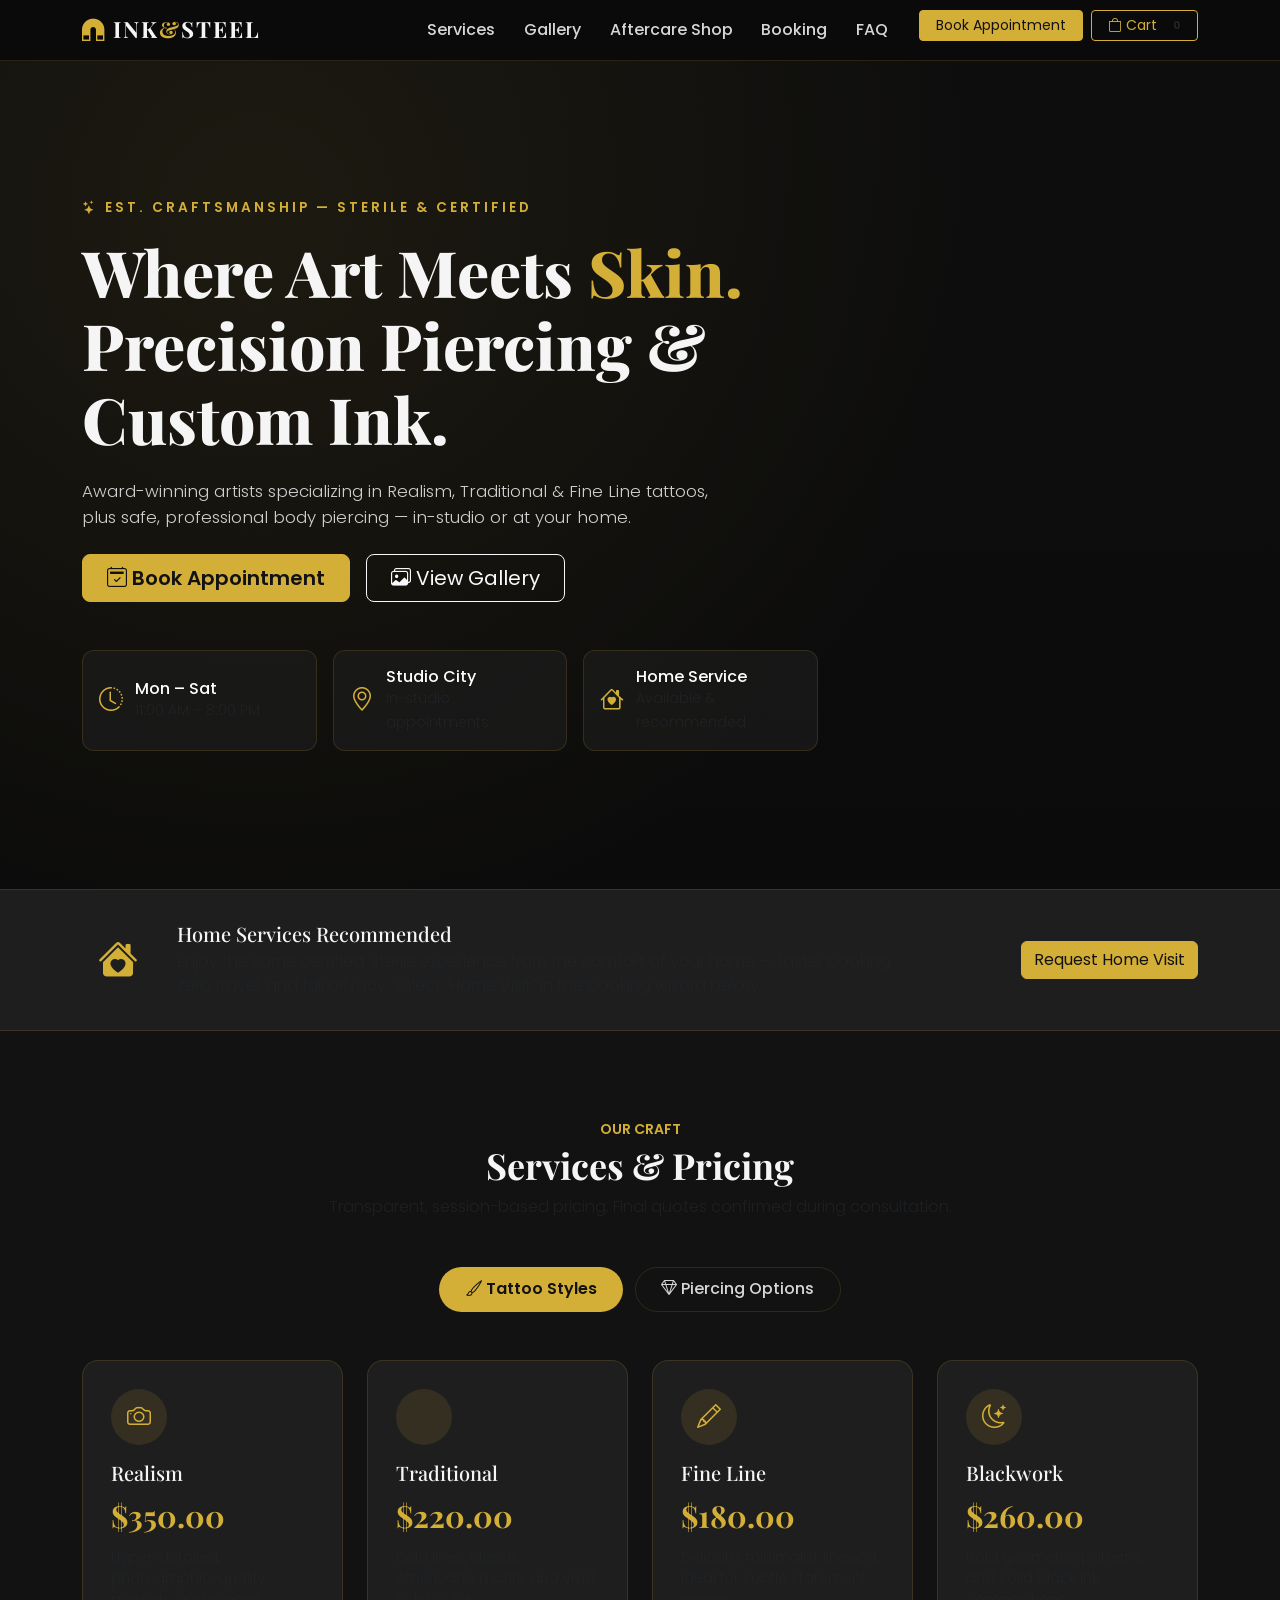
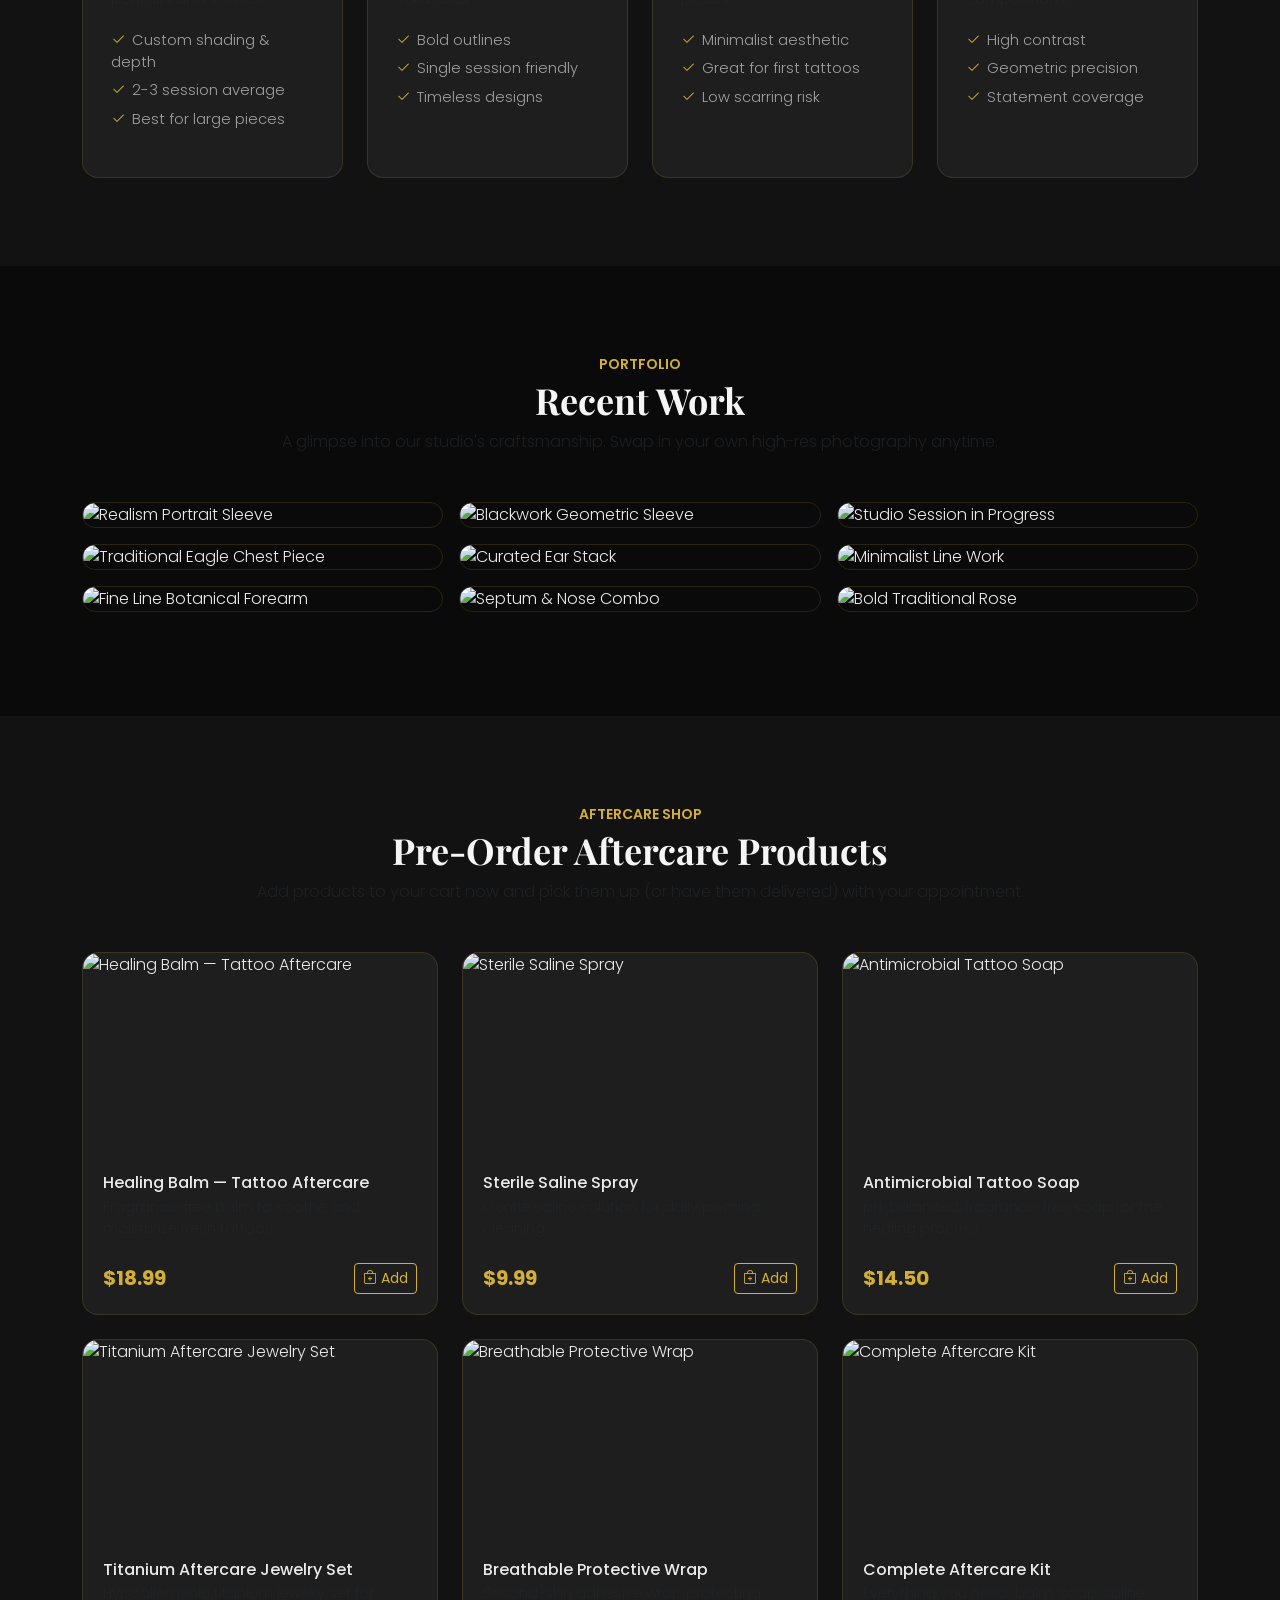
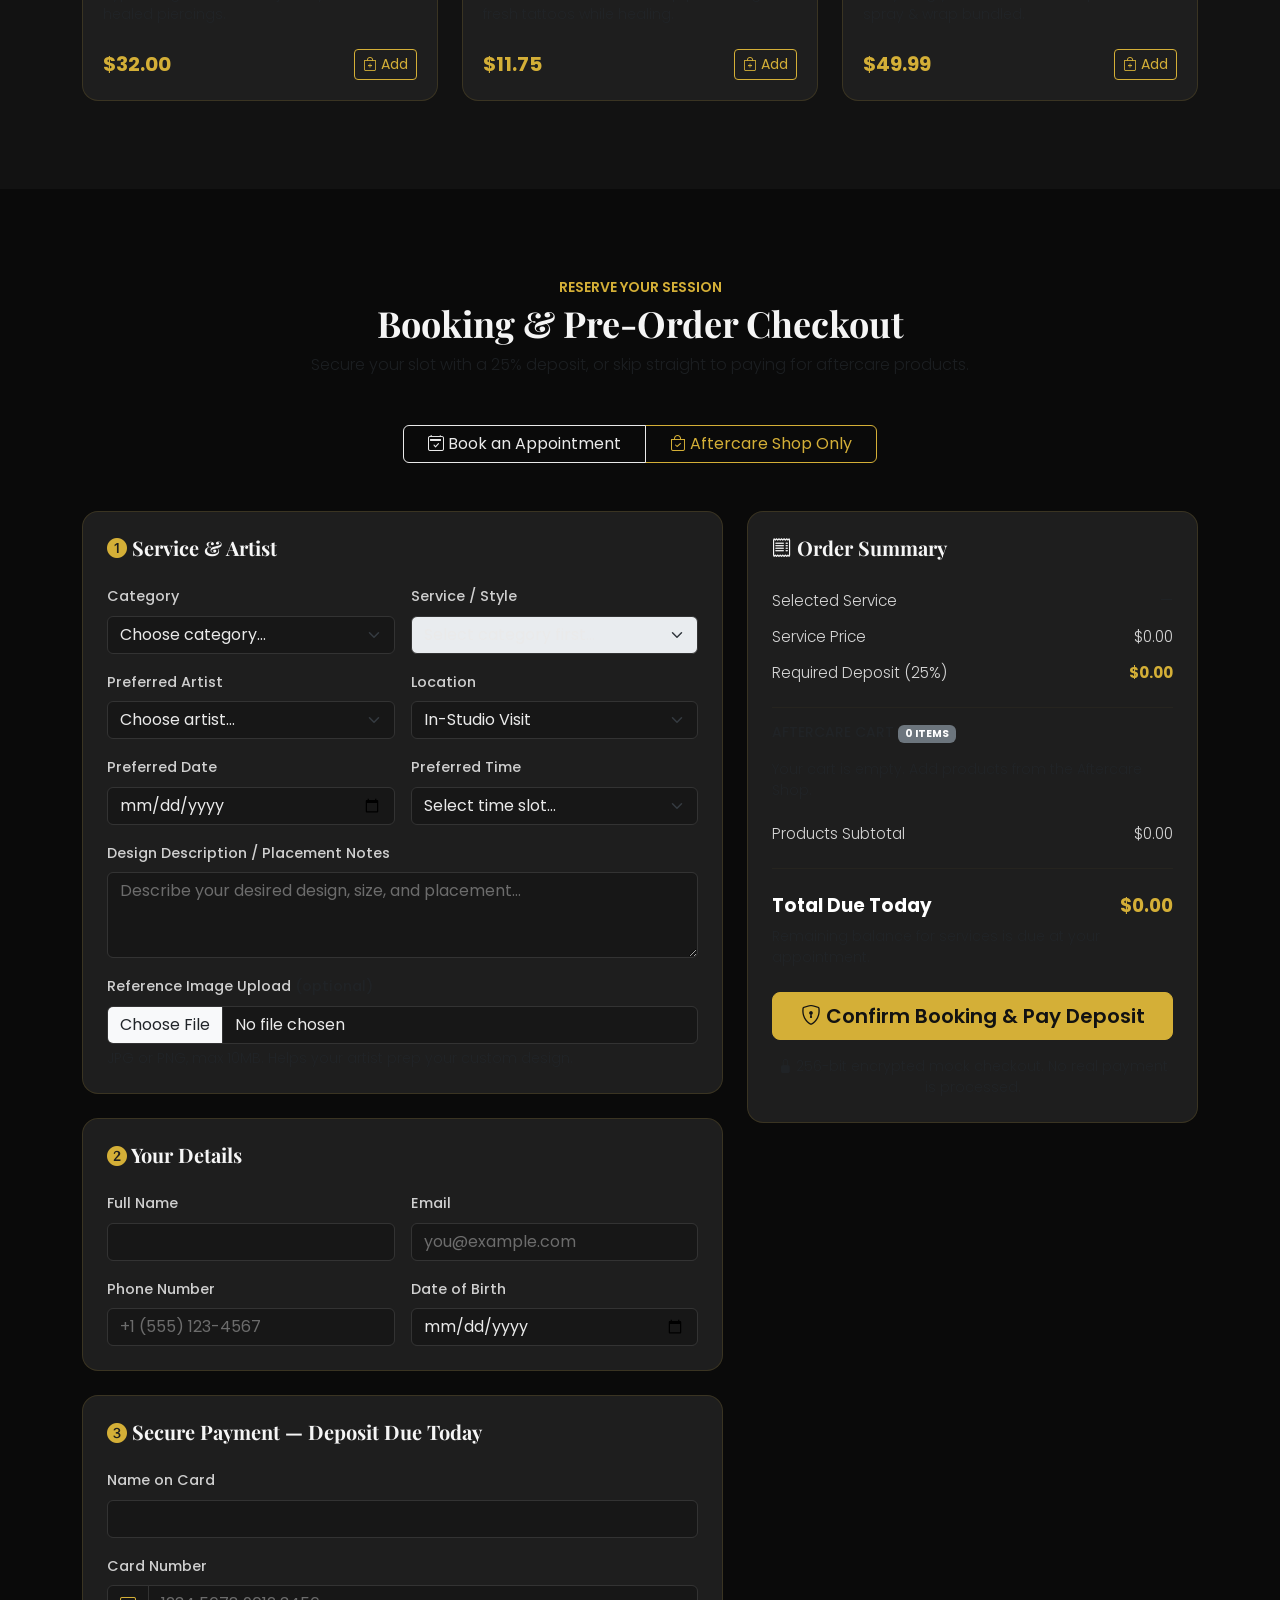
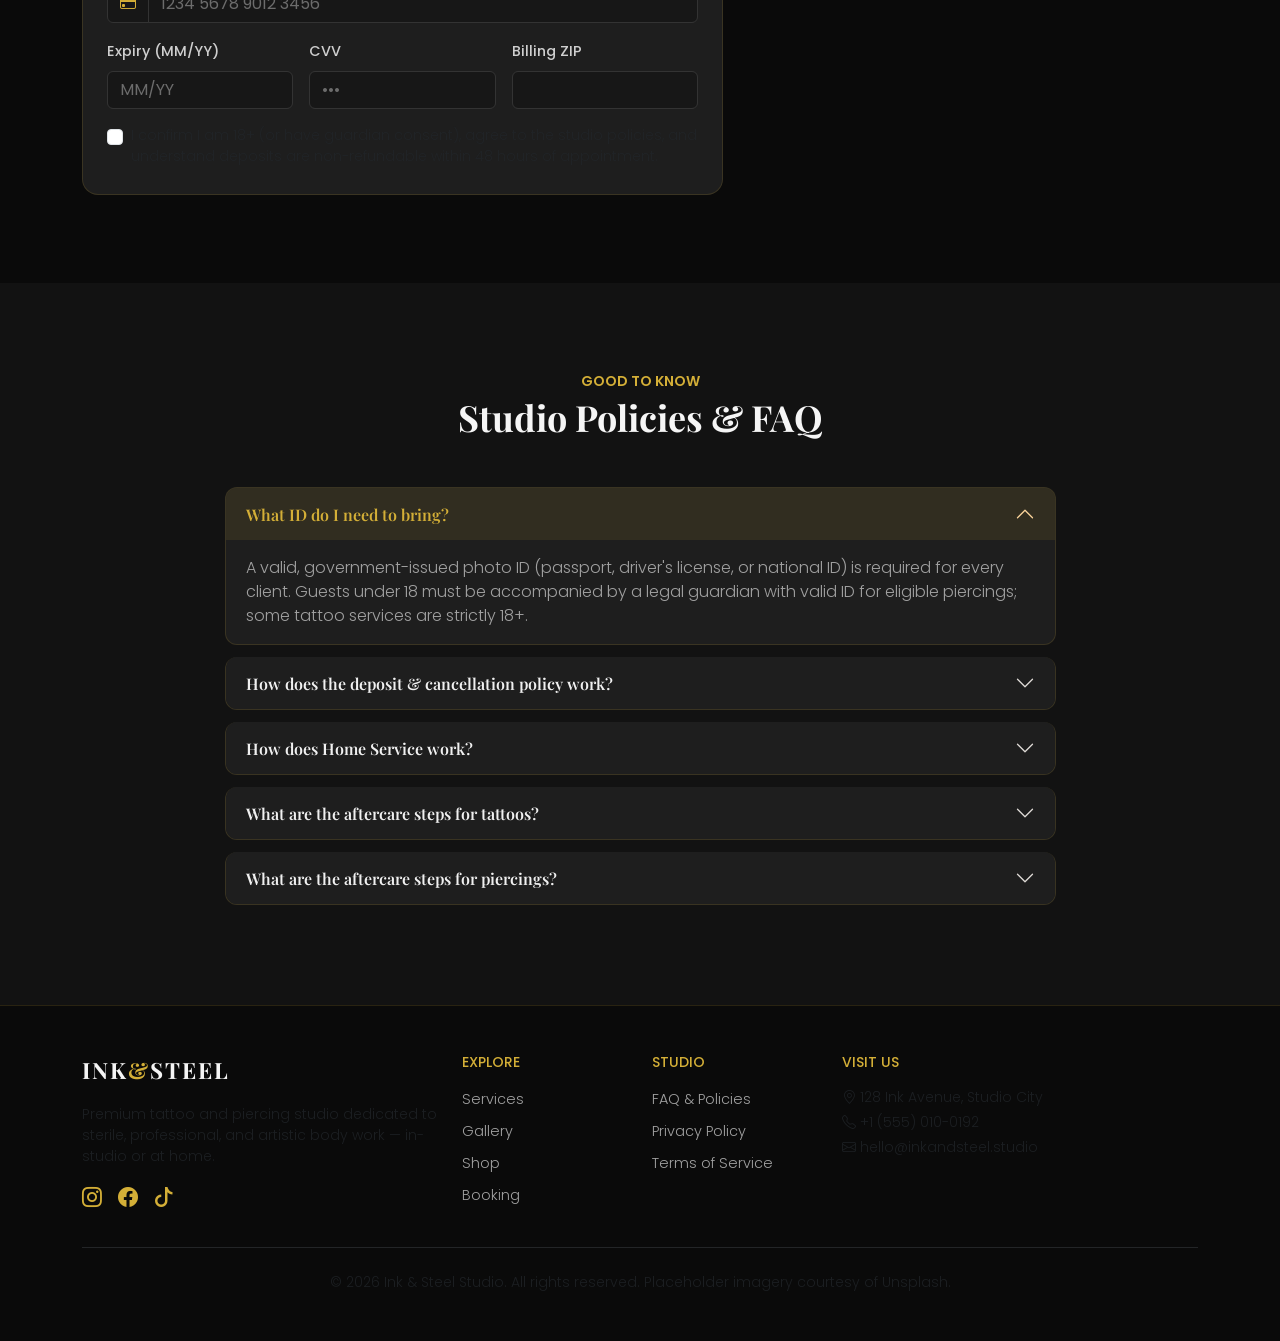
==== index.html @ cd3f0290 "update" ====
<!DOCTYPE html>
<html lang="en">
<head>
  <meta charset="UTF-8">
  <meta name="viewport" content="width=device-width, initial-scale=1.0">
  <title>Ink & Steel Studio | Premium Tattoo &amp; Piercing</title>
  <meta name="description" content="Ink & Steel — a premium tattoo and piercing studio. Book appointments, browse our gallery, and pre-order aftercare products.">

  <!-- Google Fonts -->
  <link rel="preconnect" href="https://fonts.googleapis.com">
  <link href="https://fonts.googleapis.com/css2?family=Playfair+Display:wght@600;700;800&family=Poppins:wght@300;400;500;600;700&display=swap" rel="stylesheet">

  <!-- Bootstrap 5 CSS -->
  <link href="https://cdn.jsdelivr.net/npm/bootstrap@5.3.3/dist/css/bootstrap.min.css" rel="stylesheet">
  <!-- Bootstrap Icons -->
  <link rel="stylesheet" href="https://cdn.jsdelivr.net/npm/bootstrap-icons@1.11.3/font/bootstrap-icons.css">

  <!-- Custom Theme Styles -->
  <link rel="stylesheet" href="style.css">
</head>
<body>

  <!-- ============ NAVIGATION ============ -->
  <nav class="navbar navbar-expand-lg navbar-dark sticky-top studio-navbar" id="mainNav">
    <div class="container">
      <a class="navbar-brand studio-brand" href="#hero">
        <i class="bi bi-magnet-fill brand-icon"></i> INK<span class="text-accent">&amp;</span>STEEL
      </a>
      <button class="navbar-toggler" type="button" data-bs-toggle="collapse" data-bs-target="#navMain" aria-controls="navMain" aria-expanded="false" aria-label="Toggle navigation">
        <span class="navbar-toggler-icon"></span>
      </button>
      <div class="collapse navbar-collapse" id="navMain">
        <ul class="navbar-nav ms-auto mb-2 mb-lg-0 text-center">
          <li class="nav-item"><a class="nav-link" href="#services">Services</a></li>
          <li class="nav-item"><a class="nav-link" href="#gallery">Gallery</a></li>
          <li class="nav-item"><a class="nav-link" href="#shop">Aftercare Shop</a></li>
          <li class="nav-item"><a class="nav-link" href="#booking">Booking</a></li>
          <li class="nav-item"><a class="nav-link" href="#faq">FAQ</a></li>
          <li class="nav-item ms-lg-3">
            <a class="btn btn-accent btn-sm px-3 js-book-appointment-cta" href="#booking">Book Appointment</a>
          </li>
          <li class="nav-item ms-lg-2">
            <button class="btn btn-outline-accent btn-sm px-3 position-relative" type="button" data-bs-toggle="offcanvas" data-bs-target="#cartOffcanvas" aria-controls="cartOffcanvas">
              <i class="bi bi-bag"></i> Cart
              <span class="badge rounded-pill bg-accent text-dark cart-badge" id="navCartCount">0</span>
            </button>
          </li>
        </ul>
      </div>
    </div>
  </nav>

  <!-- ============ HERO SECTION ============ -->
  <header class="hero-section d-flex align-items-center" id="hero">
    <div class="hero-overlay"></div>
    <div class="container position-relative py-5">
      <div class="row align-items-center">
        <div class="col-lg-8">
          <p class="hero-eyebrow text-accent text-uppercase mb-3"><i class="bi bi-stars"></i> Est. Craftsmanship &mdash; Sterile &amp; Certified</p>
          <h1 class="hero-title mb-4">Where Art Meets <span class="text-accent">Skin.</span><br>Precision Piercing &amp; Custom Ink.</h1>
          <p class="hero-subtitle mb-4">Award-winning artists specializing in Realism, Traditional &amp; Fine Line tattoos, plus safe, professional body piercing — in-studio or at your home.</p>
          <div class="d-flex flex-wrap gap-3 mb-5">
            <a href="#booking" class="btn btn-accent btn-lg px-4 fw-semibold js-book-appointment-cta">
              <i class="bi bi-calendar2-check"></i> Book Appointment
            </a>
            <a href="#gallery" class="btn btn-outline-light btn-lg px-4">
              <i class="bi bi-images"></i> View Gallery
            </a>
          </div>

          <div class="row g-3 hero-hours">
            <div class="col-sm-4">
              <div class="hero-info-card">
                <i class="bi bi-clock-history text-accent fs-4"></i>
                <div>
                  <h6 class="mb-0">Mon &ndash; Sat</h6>
                  <small class="text-muted">11:00 AM &ndash; 8:00 PM</small>
                </div>
              </div>
            </div>
            <div class="col-sm-4">
              <div class="hero-info-card">
                <i class="bi bi-geo-alt text-accent fs-4"></i>
                <div>
                  <h6 class="mb-0">Studio City</h6>
                  <small class="text-muted">In-studio appointments</small>
                </div>
              </div>
            </div>
            <div class="col-sm-4">
              <div class="hero-info-card">
                <i class="bi bi-house-heart text-accent fs-4"></i>
                <div>
                  <h6 class="mb-0">Home Service</h6>
                  <small class="text-muted">Available &amp; recommended</small>
                </div>
              </div>
            </div>
          </div>
        </div>
      </div>
    </div>
  </header>

  <!-- ============ HOME SERVICE BANNER ============ -->
  <section class="home-service-banner">
    <div class="container">
      <div class="row align-items-center g-4">
        <div class="col-lg-1 text-center">
          <i class="bi bi-house-heart-fill fs-1 text-accent"></i>
        </div>
        <div class="col-lg-8">
          <h5 class="mb-1">Home Services Recommended</h5>
          <p class="mb-0 text-muted">Enjoy the same certified, sterile experience from the comfort of your home — faster booking, zero travel, and full privacy. Select "Home Visit" in the booking wizard below.</p>
        </div>
        <div class="col-lg-3 text-lg-end">
          <a href="#booking" class="btn btn-accent js-book-appointment-cta">Request Home Visit</a>
        </div>
      </div>
    </div>
  </section>

  <!-- ============ SERVICES & PRICING ============ -->
  <section id="services" class="section-padding">
    <div class="container">
      <div class="section-heading text-center mb-5">
        <p class="text-accent text-uppercase small fw-semibold mb-1">Our Craft</p>
        <h2 class="fw-bold">Services &amp; Pricing</h2>
        <p class="text-muted">Transparent, session-based pricing. Final quotes confirmed during consultation.</p>
      </div>

      <!-- Bootstrap Pills for Tattoo vs Piercing -->
      <ul class="nav nav-pills justify-content-center mb-5 studio-pills" id="servicesTab" role="tablist">
        <li class="nav-item" role="presentation">
          <button class="nav-link active" id="tattoo-tab" data-bs-toggle="pill" data-bs-target="#tattoo-pane" type="button" role="tab" aria-selected="true">
            <i class="bi bi-brush"></i> Tattoo Styles
          </button>
        </li>
        <li class="nav-item" role="presentation">
          <button class="nav-link" id="piercing-tab" data-bs-toggle="pill" data-bs-target="#piercing-pane" type="button" role="tab" aria-selected="false">
            <i class="bi bi-gem"></i> Piercing Options
          </button>
        </li>
      </ul>

      <div class="tab-content" id="servicesTabContent">
        <!-- Tattoo Styles: populated by JS from APP_DATA.tattooStyles -->
        <div class="tab-pane fade show active" id="tattoo-pane" role="tabpanel">
          <div class="row g-4" id="tattooPricingGrid"></div>
        </div>
        <!-- Piercing Options: populated by JS from APP_DATA.piercingOptions -->
        <div class="tab-pane fade" id="piercing-pane" role="tabpanel">
          <div class="row g-4" id="piercingPricingGrid"></div>
        </div>
      </div>
    </div>
  </section>

  <!-- ============ GALLERY / PORTFOLIO ============ -->
  <section id="gallery" class="section-padding bg-darker">
    <div class="container">
      <div class="section-heading text-center mb-5">
        <p class="text-accent text-uppercase small fw-semibold mb-1">Portfolio</p>
        <h2 class="fw-bold">Recent Work</h2>
        <p class="text-muted">A glimpse into our studio's craftsmanship. Swap in your own high-res photography anytime.</p>
      </div>
      <!--
        HOW TO ADD MORE PHOTOS (HTML/CSS only, no JS needed):
        1. Copy one ".masonry-item" block below (from <div class="masonry-item"> to its closing </div>).
        2. Paste it anywhere inside the ".masonry-grid" container.
        3. Change the "src" to your image URL (or a local file path like "images/my-photo.jpg").
        4. Change the "alt" text, the <h6> title, and the <small> tag/category text.
        To remove a photo, just delete its whole ".masonry-item" block.
      -->
      <div class="masonry-grid" id="galleryGrid">
        <div class="masonry-item">
          <img src="https://images.unsplash.com/photo-1604881991720-f91add269bed?auto=format&fit=crop&w=700&q=80" alt="Realism Portrait Sleeve" loading="lazy">
          <div class="masonry-caption">
            <h6>Realism Portrait Sleeve</h6>
            <small>Tattoo &middot; Realism</small>
          </div>
        </div>
        <div class="masonry-item">
          <img src="https://images.unsplash.com/photo-1512069772995-ec65ed45afd6?auto=format&fit=crop&w=700&q=80" alt="Traditional Eagle Chest Piece" loading="lazy">
          <div class="masonry-caption">
            <h6>Traditional Eagle Chest Piece</h6>
            <small>Tattoo &middot; Traditional</small>
          </div>
        </div>
        <div class="masonry-item">
          <img src="https://images.unsplash.com/photo-1598371839696-5c5bb00bdc28?auto=format&fit=crop&w=700&q=80" alt="Fine Line Botanical Forearm" loading="lazy">
          <div class="masonry-caption">
            <h6>Fine Line Botanical Forearm</h6>
            <small>Tattoo &middot; Fine Line</small>
          </div>
        </div>
        <div class="masonry-item">
          <img src="https://images.unsplash.com/photo-1611501275019-9b5cda994e8d?auto=format&fit=crop&w=700&q=80" alt="Blackwork Geometric Sleeve" loading="lazy">
          <div class="masonry-caption">
            <h6>Blackwork Geometric Sleeve</h6>
            <small>Tattoo &middot; Blackwork</small>
          </div>
        </div>
        <div class="masonry-item">
          <img src="https://images.unsplash.com/photo-1601049676869-702ea24cfd58?auto=format&fit=crop&w=700&q=80" alt="Curated Ear Stack" loading="lazy">
          <div class="masonry-caption">
            <h6>Curated Ear Stack</h6>
            <small>Piercing &middot; Cartilage</small>
          </div>
        </div>
        <div class="masonry-item">
          <img src="https://images.unsplash.com/photo-1621607512214-68297480165e?auto=format&fit=crop&w=700&q=80" alt="Septum & Nose Combo" loading="lazy">
          <div class="masonry-caption">
            <h6>Septum &amp; Nose Combo</h6>
            <small>Piercing &middot; Septum</small>
          </div>
        </div>
        <div class="masonry-item">
          <img src="https://images.unsplash.com/photo-1618886614638-80e3c103d31a?auto=format&fit=crop&w=700&q=80" alt="Studio Session in Progress" loading="lazy">
          <div class="masonry-caption">
            <h6>Studio Session in Progress</h6>
            <small>Behind the Scenes</small>
          </div>
        </div>
        <div class="masonry-item">
          <img src="https://images.unsplash.com/photo-1519415943484-9fa1873496d4?auto=format&fit=crop&w=700&q=80" alt="Minimalist Line Work" loading="lazy">
          <div class="masonry-caption">
            <h6>Minimalist Line Work</h6>
            <small>Tattoo &middot; Fine Line</small>
          </div>
        </div>
        <div class="masonry-item">
          <img src="https://images.unsplash.com/photo-1552693673-1bf958298935?auto=format&fit=crop&w=700&q=80" alt="Bold Traditional Rose" loading="lazy">
          <div class="masonry-caption">
            <h6>Bold Traditional Rose</h6>
            <small>Tattoo &middot; Traditional</small>
          </div>
        </div>
      </div>
    </div>
  </section>

  <!-- ============ AFTERCARE PRODUCT SHOP ============ -->
  <section id="shop" class="section-padding">
    <div class="container">
      <div class="section-heading text-center mb-5">
        <p class="text-accent text-uppercase small fw-semibold mb-1">Aftercare Shop</p>
        <h2 class="fw-bold">Pre-Order Aftercare Products</h2>
        <p class="text-muted">Add products to your cart now and pick them up (or have them delivered) with your appointment.</p>
      </div>
      <!-- Shop cards, populated by JS from APP_DATA.products -->
      <div class="row g-4" id="shopGrid"></div>
    </div>
  </section>

  <!-- ============ BOOKING & CHECKOUT ============ -->
  <section id="booking" class="section-padding bg-darker">
    <div class="container">
      <div class="section-heading text-center mb-5">
        <p class="text-accent text-uppercase small fw-semibold mb-1">Reserve Your Session</p>
        <h2 class="fw-bold">Booking &amp; Pre-Order Checkout</h2>
        <p class="text-muted">Secure your slot with a 25% deposit, or skip straight to paying for aftercare products.</p>
      </div>

      <!-- Checkout mode toggle: lets shop-only customers skip the booking fields entirely -->
      <div class="d-flex justify-content-center mb-5">
        <div class="btn-group checkout-mode-toggle" role="group" aria-label="Checkout type">
          <input type="radio" class="btn-check" name="checkoutMode" id="modeBooking" checked>
          <label class="btn btn-outline-accent px-4" for="modeBooking"><i class="bi bi-calendar2-check"></i> Book an Appointment</label>

          <input type="radio" class="btn-check" name="checkoutMode" id="modeShopOnly">
          <label class="btn btn-outline-accent px-4" for="modeShopOnly"><i class="bi bi-bag-check"></i> Aftercare Shop Only</label>
        </div>
      </div>

      <form id="bookingForm" class="needs-validation" novalidate>
        <div class="row g-4">

          <!-- LEFT: Booking Details -->
          <div class="col-lg-7">
            <div class="studio-card p-4 mb-4" id="serviceArtistCard">
              <h5 class="card-title-accent mb-4"><i class="bi bi-1-circle-fill text-accent"></i> Service &amp; Artist</h5>

              <div class="row g-3">
                <div class="col-md-6">
                  <label for="serviceCategory" class="form-label">Category</label>
                  <select class="form-select studio-input" id="serviceCategory" required>
                    <option value="" selected disabled>Choose category…</option>
                    <option value="tattoo">Tattoo</option>
                    <option value="piercing">Piercing</option>
                  </select>
                  <div class="invalid-feedback">Please select a category.</div>
                </div>

                <div class="col-md-6">
                  <label for="serviceSelect" class="form-label">Service / Style</label>
                  <select class="form-select studio-input" id="serviceSelect" required disabled>
                    <option value="" selected disabled>Select category first…</option>
                  </select>
                  <div class="invalid-feedback">Please select a service.</div>
                </div>

                <div class="col-md-6">
                  <label for="artistSelect" class="form-label">Preferred Artist</label>
                  <select class="form-select studio-input" id="artistSelect" required>
                    <option value="" selected disabled>Choose artist…</option>
                  </select>
                  <div class="invalid-feedback">Please select an artist.</div>
                </div>

                <div class="col-md-6">
                  <label for="locationType" class="form-label">Location</label>
                  <select class="form-select studio-input" id="locationType" required>
                    <option value="studio" selected>In-Studio Visit</option>
                    <option value="home">Home Visit (Recommended)</option>
                  </select>
                </div>

                <div class="col-md-6">
                  <label for="appointmentDate" class="form-label">Preferred Date</label>
                  <input type="date" class="form-control studio-input" id="appointmentDate" required>
                  <div class="invalid-feedback">Please choose a date.</div>
                </div>

                <div class="col-md-6">
                  <label for="appointmentTime" class="form-label">Preferred Time</label>
                  <select class="form-select studio-input" id="appointmentTime" required>
                    <option value="" selected disabled>Select time slot…</option>
                  </select>
                  <div class="invalid-feedback">Please choose a time slot.</div>
                </div>

                <div class="col-12">
                  <label for="designNotes" class="form-label">Design Description / Placement Notes</label>
                  <textarea class="form-control studio-input" id="designNotes" rows="3" placeholder="Describe your desired design, size, and placement…" required></textarea>
                  <div class="invalid-feedback">Please add a short description.</div>
                </div>

                <div class="col-12">
                  <label for="referenceUpload" class="form-label">Reference Image Upload <span class="text-muted">(optional)</span></label>
                  <input class="form-control studio-input" type="file" id="referenceUpload" accept="image/*">
                  <div class="form-text text-muted">JPG or PNG, max 10MB. Helps your artist prep your custom design.</div>
                </div>
              </div>
            </div>

            <div class="studio-card p-4 mb-4">
              <h5 class="card-title-accent mb-4"><i class="bi bi-2-circle-fill text-accent"></i> Your Details</h5>
              <div class="row g-3">
                <div class="col-md-6">
                  <label for="clientName" class="form-label">Full Name</label>
                  <input type="text" class="form-control studio-input" id="clientName" required>
                  <div class="invalid-feedback">Please enter your full name.</div>
                </div>
                <div class="col-md-6">
                  <label for="clientEmail" class="form-label">Email</label>
                  <input type="email" class="form-control studio-input" id="clientEmail" placeholder="you@example.com" required>
                  <div class="invalid-feedback">Please enter a valid email address.</div>
                </div>
                <div class="col-md-6">
                  <label for="clientPhone" class="form-label">Phone Number</label>
                  <input type="tel" class="form-control studio-input" id="clientPhone" pattern="^[0-9+\-\s()]{7,20}$" placeholder="+1 (555) 123-4567" required>
                  <div class="invalid-feedback">Please enter a valid phone number.</div>
                </div>
                <div class="col-md-6" id="dobFieldCol">
                  <label for="clientAge" class="form-label">Date of Birth</label>
                  <input type="date" class="form-control studio-input" id="clientAge" required>
                  <div class="invalid-feedback">You must be 18+, ID verification required at appointment.</div>
                </div>
              </div>
            </div>

            <div class="studio-card p-4" id="payment">
              <h5 class="card-title-accent mb-4"><i class="bi bi-3-circle-fill text-accent"></i> <span id="paymentCardTitle">Secure Payment &mdash; Deposit Due Today</span></h5>

              <div class="row g-3">
                <div class="col-12">
                  <label for="cardName" class="form-label">Name on Card</label>
                  <input type="text" class="form-control studio-input" id="cardName" required>
                  <div class="invalid-feedback">Please enter the cardholder name.</div>
                </div>

                <div class="col-12">
                  <label for="cardNumber" class="form-label">Card Number</label>
                  <div class="input-group">
                    <span class="input-group-text studio-input-icon"><i class="bi bi-credit-card"></i></span>
                    <input type="text" class="form-control studio-input" id="cardNumber" maxlength="19" placeholder="1234 5678 9012 3456" pattern="^[0-9\s]{13,19}$" required>
                  </div>
                  <div class="invalid-feedback">Please enter a valid 16-digit card number.</div>
                </div>

                <div class="col-6 col-md-4">
                  <label for="cardExpiry" class="form-label">Expiry (MM/YY)</label>
                  <input type="text" class="form-control studio-input" id="cardExpiry" maxlength="5" placeholder="MM/YY" pattern="^(0[1-9]|1[0-2])\/[0-9]{2}$" required>
                  <div class="invalid-feedback">MM/YY format.</div>
                </div>

                <div class="col-6 col-md-4">
                  <label for="cardCvv" class="form-label">CVV</label>
                  <input type="password" class="form-control studio-input" id="cardCvv" maxlength="4" placeholder="•••" pattern="^[0-9]{3,4}$" required>
                  <div class="invalid-feedback">3-4 digits.</div>
                </div>

                <div class="col-12 col-md-4">
                  <label for="billingZip" class="form-label">Billing ZIP</label>
                  <input type="text" class="form-control studio-input" id="billingZip" required>
                  <div class="invalid-feedback">Required.</div>
                </div>

                <div class="col-12">
                  <div class="form-check">
                    <input class="form-check-input" type="checkbox" id="policyAgree" required>
                    <label class="form-check-label small text-muted" for="policyAgree">
                      I confirm I am 18+ (or have guardian consent), agree to the studio policies, and understand deposits are non-refundable within 48 hours of appointment.
                    </label>
                    <div class="invalid-feedback">You must agree to continue.</div>
                  </div>
                </div>
              </div>
            </div>
          </div>

          <!-- RIGHT: Order Summary / Cart Sidebar -->
          <div class="col-lg-5">
            <div class="studio-card p-4 checkout-sidebar sticky-lg-top">
              <h5 class="card-title-accent mb-4"><i class="bi bi-receipt"></i> Order Summary</h5>

              <div class="summary-row" id="serviceSummaryRow">
                <span>Selected Service</span>
                <span id="summaryServiceName" class="text-end text-muted">&mdash;</span>
              </div>
              <div class="summary-row" id="servicePriceRow">
                <span>Service Price</span>
                <span id="summaryServicePrice">$0.00</span>
              </div>
              <div class="summary-row" id="depositRow">
                <span>Required Deposit (25%)</span>
                <span id="summaryDeposit" class="text-accent fw-bold">$0.00</span>
              </div>

              <hr class="summary-divider">

              <h6 class="text-uppercase small text-muted mb-3">Aftercare Cart <span class="badge bg-secondary" id="cartItemCount">0 items</span></h6>
              <div id="cartItemsList" class="cart-items-list mb-3">
                <p class="text-muted small mb-0" id="emptyCartMsg">Your cart is empty. Add products from the Aftercare Shop.</p>
              </div>
              <div class="summary-row">
                <span>Products Subtotal</span>
                <span id="summaryProductsSubtotal">$0.00</span>
              </div>

              <hr class="summary-divider">

              <div class="summary-row total-row">
                <span>Total Due Today</span>
                <span id="summaryTotalDueToday" class="text-accent">$0.00</span>
              </div>
              <p class="small text-muted mb-4" id="remainingBalanceNote">Remaining balance for services is due at your appointment.</p>

              <div class="alert alert-warning small py-2 d-none" id="shopOnlyEmptyCartWarning" role="alert">
                <i class="bi bi-exclamation-triangle"></i> Add at least one product to your cart before checking out.
              </div>

              <button type="submit" class="btn btn-accent btn-lg w-100 fw-semibold" id="submitBtn">
                <i class="bi bi-shield-lock"></i> <span id="submitBtnText">Confirm Booking &amp; Pay Deposit</span>
              </button>
              <p class="text-center small text-muted mt-3 mb-0"><i class="bi bi-lock-fill"></i> 256-bit encrypted mock checkout. No real payment is processed.</p>
            </div>
          </div>

        </div>
      </form>
    </div>
  </section>

  <!-- ============ FAQ ACCORDION ============ -->
  <section id="faq" class="section-padding">
    <div class="container">
      <div class="section-heading text-center mb-5">
        <p class="text-accent text-uppercase small fw-semibold mb-1">Good to Know</p>
        <h2 class="fw-bold">Studio Policies &amp; FAQ</h2>
      </div>
      <div class="row justify-content-center">
        <div class="col-lg-9">
          <div class="accordion" id="faqAccordion">

            <div class="accordion-item">
              <h2 class="accordion-header">
                <button class="accordion-button" type="button" data-bs-toggle="collapse" data-bs-target="#faq1">
                  What ID do I need to bring?
                </button>
              </h2>
              <div id="faq1" class="accordion-collapse collapse show" data-bs-parent="#faqAccordion">
                <div class="accordion-body">
                  A valid, government-issued photo ID (passport, driver's license, or national ID) is required for every client. Guests under 18 must be accompanied by a legal guardian with valid ID for eligible piercings; some tattoo services are strictly 18+.
                </div>
              </div>
            </div>

            <div class="accordion-item">
              <h2 class="accordion-header">
                <button class="accordion-button collapsed" type="button" data-bs-toggle="collapse" data-bs-target="#faq2">
                  How does the deposit &amp; cancellation policy work?
                </button>
              </h2>
              <div id="faq2" class="accordion-collapse collapse" data-bs-parent="#faqAccordion">
                <div class="accordion-body">
                  A 25% non-refundable deposit is required to confirm every booking and is deducted from your final session cost. Rescheduling requires at least 48 hours' notice; cancellations within 48 hours forfeit the deposit.
                </div>
              </div>
            </div>

            <div class="accordion-item">
              <h2 class="accordion-header">
                <button class="accordion-button collapsed" type="button" data-bs-toggle="collapse" data-bs-target="#faq3">
                  How does Home Service work?
                </button>
              </h2>
              <div id="faq3" class="accordion-collapse collapse" data-bs-parent="#faqAccordion">
                <div class="accordion-body">
                  Our artists bring fully sterilized, single-use equipment and portable setups to your home. It's faster to book, more comfortable, and ideal for private sessions. Select "Home Visit" in the booking form — a small travel fee may apply depending on distance.
                </div>
              </div>
            </div>

            <div class="accordion-item">
              <h2 class="accordion-header">
                <button class="accordion-button collapsed" type="button" data-bs-toggle="collapse" data-bs-target="#faq4">
                  What are the aftercare steps for tattoos?
                </button>
              </h2>
              <div id="faq4" class="accordion-collapse collapse" data-bs-parent="#faqAccordion">
                <div class="accordion-body">
                  Keep the bandage on for 2-4 hours, then gently wash with fragrance-free soap. Apply a thin layer of recommended aftercare balm 2-3 times daily, avoid direct sunlight, swimming, and tight clothing for at least 2 weeks. Never pick or scratch peeling skin.
                </div>
              </div>
            </div>

            <div class="accordion-item">
              <h2 class="accordion-header">
                <button class="accordion-button collapsed" type="button" data-bs-toggle="collapse" data-bs-target="#faq5">
                  What are the aftercare steps for piercings?
                </button>
              </h2>
              <div id="faq5" class="accordion-collapse collapse" data-bs-parent="#faqAccordion">
                <div class="accordion-body">
                  Clean twice daily with sterile saline solution, avoid touching with unwashed hands, and do not rotate jewelry unnecessarily. Healing time varies from 4 weeks (earlobes) to 12 months (cartilage/navel). Contact us immediately if you notice excessive redness or discharge.
                </div>
              </div>
            </div>

          </div>
        </div>
      </div>
    </div>
  </section>

  <!-- ============ FOOTER ============ -->
  <footer class="studio-footer">
    <div class="container py-5">
      <div class="row g-4">
        <div class="col-lg-4">
          <a class="navbar-brand studio-brand d-block mb-3" href="#hero">
            INK<span class="text-accent">&amp;</span>STEEL
          </a>
          <p class="text-muted small">Premium tattoo and piercing studio dedicated to sterile, professional, and artistic body work — in-studio or at home.</p>
          <div class="d-flex gap-3 fs-5">
            <a href="#" class="text-accent"><i class="bi bi-instagram"></i></a>
            <a href="#" class="text-accent"><i class="bi bi-facebook"></i></a>
            <a href="#" class="text-accent"><i class="bi bi-tiktok"></i></a>
          </div>
        </div>
        <div class="col-lg-2 col-6">
          <h6 class="text-uppercase small text-accent mb-3">Explore</h6>
          <ul class="list-unstyled footer-links">
            <li><a href="#services">Services</a></li>
            <li><a href="#gallery">Gallery</a></li>
            <li><a href="#shop">Shop</a></li>
            <li><a href="#booking">Booking</a></li>
          </ul>
        </div>
        <div class="col-lg-2 col-6">
          <h6 class="text-uppercase small text-accent mb-3">Studio</h6>
          <ul class="list-unstyled footer-links">
            <li><a href="#faq">FAQ &amp; Policies</a></li>
            <li><a href="#">Privacy Policy</a></li>
            <li><a href="#">Terms of Service</a></li>
          </ul>
        </div>
        <div class="col-lg-4">
          <h6 class="text-uppercase small text-accent mb-3">Visit Us</h6>
          <p class="text-muted small mb-1"><i class="bi bi-geo-alt"></i> 128 Ink Avenue, Studio City</p>
          <p class="text-muted small mb-1"><i class="bi bi-telephone"></i> +1 (555) 010-0192</p>
          <p class="text-muted small"><i class="bi bi-envelope"></i> hello@inkandsteel.studio</p>
        </div>
      </div>
      <hr class="border-secondary my-4">
      <p class="text-center text-muted small mb-0">&copy; <span id="footerYear"></span> Ink &amp; Steel Studio. All rights reserved. Placeholder imagery courtesy of Unsplash.</p>
    </div>
  </footer>

  <!-- ============ CART OFFCANVAS ============ -->
  <div class="offcanvas offcanvas-end studio-offcanvas" tabindex="-1" id="cartOffcanvas" aria-labelledby="cartOffcanvasLabel">
    <div class="offcanvas-header">
      <h5 class="offcanvas-title" id="cartOffcanvasLabel"><i class="bi bi-bag-check"></i> Your Aftercare Cart</h5>
      <button type="button" class="btn-close btn-close-white" data-bs-dismiss="offcanvas" aria-label="Close"></button>
    </div>
    <div class="offcanvas-body d-flex flex-column">
      <div id="offcanvasCartItems" class="flex-grow-1"></div>
      <hr class="summary-divider">
      <div class="summary-row total-row">
        <span>Cart Total</span>
        <span id="offcanvasCartTotal">$0.00</span>
      </div>
      <a href="#payment" id="proceedToCheckoutBtn" class="btn btn-accent w-100 mt-3">
        <i class="bi bi-cart-check"></i> Proceed to Checkout
      </a>
    </div>
  </div>

  <!-- ============ SUCCESS MODAL ============ -->
  <div class="modal fade" id="successModal" tabindex="-1" aria-labelledby="successModalLabel" aria-hidden="true">
    <div class="modal-dialog modal-dialog-centered">
      <div class="modal-content studio-modal">
        <div class="modal-body text-center p-5">
          <div class="success-icon mb-4"><i class="bi bi-check-circle-fill"></i></div>
          <h3 class="fw-bold mb-2" id="modalHeading">Booking &amp; Pre-Order Confirmed!</h3>
          <p class="text-muted mb-4">A confirmation email has been sent. Here's your summary:</p>

          <div class="text-start success-summary p-4 mb-4">
            <div class="summary-row"><span>Client</span><span id="modalClientName">&mdash;</span></div>
            <div class="summary-row" id="modalServiceRow"><span>Service</span><span id="modalServiceName">&mdash;</span></div>
            <div class="summary-row" id="modalArtistRow"><span>Artist</span><span id="modalArtistName">&mdash;</span></div>
            <div class="summary-row" id="modalDateTimeRow"><span>Date &amp; Time</span><span id="modalDateTime">&mdash;</span></div>
            <div class="summary-row" id="modalLocationRow"><span>Location</span><span id="modalLocation">&mdash;</span></div>
            <div class="summary-row"><span>Aftercare Items</span><span id="modalCartItems">&mdash;</span></div>
            <hr class="summary-divider">
            <div class="summary-row total-row"><span>Total Paid Today</span><span id="modalTotalPaid" class="text-accent">$0.00</span></div>
          </div>

          <button type="button" class="btn btn-accent px-5" data-bs-dismiss="modal">Done</button>
        </div>
      </div>
    </div>
  </div>

  <!-- Bootstrap Bundle (Popper included) -->
  <script src="https://cdn.jsdelivr.net/npm/bootstrap@5.3.3/dist/js/bootstrap.bundle.min.js"></script>
  <!-- Custom App Logic -->
  <script src="script.js"></script>
</body>
</html>
---- style.css ----
/* ==========================================================================
   INK & STEEL STUDIO — CUSTOM THEME OVERRIDES
   Dark luxury theme built on top of Bootstrap 5 utilities/grid.
   ========================================================================== */

:root {
  --bg-base: #121212;
  --bg-darker: #0a0a0a;
  --bg-card: #1e1e1e;
  --bg-card-hover: #262626;
  --accent: #d4af37;
  --accent-soft: #e8c766;
  --text-muted: #a0a0a0;
  --border-subtle: rgba(212, 175, 55, 0.15);
  --font-heading: 'Playfair Display', serif;
  --font-body: 'Poppins', sans-serif;
}

* { scroll-behavior: smooth; }

/* Offsets anchor jumps (e.g. #payment) so content isn't hidden under the sticky navbar */
#payment { scroll-margin-top: 6rem; }
#booking { scroll-margin-top: 5rem; }

body {
  background-color: var(--bg-base);
  color: #eaeaea;
  font-family: var(--font-body);
  font-weight: 300;
}

h1, h2, h3, h4, h5, .studio-brand {
  font-family: var(--font-heading);
  color: #f5f5f5;
}

.text-accent { color: var(--accent) !important; }
.bg-darker { background-color: var(--bg-darker); }
.section-padding { padding: 5.5rem 0; }

/* ---------------- Buttons ---------------- */
.btn-accent {
  background-color: var(--accent);
  border-color: var(--accent);
  color: #121212;
  transition: all 0.25s ease;
}
.btn-accent:hover, .btn-accent:focus {
  background-color: var(--accent-soft);
  border-color: var(--accent-soft);
  color: #121212;
  transform: translateY(-2px);
}
.btn-outline-accent {
  border: 1px solid var(--accent);
  color: var(--accent);
  background: transparent;
}
.btn-outline-accent:hover {
  background-color: var(--accent);
  color: #121212;
}
.btn-outline-light:hover { color: #121212; }

/* ---------------- Navbar ---------------- */
.studio-navbar {
  background-color: rgba(10, 10, 10, 0.92);
  backdrop-filter: blur(10px);
  border-bottom: 1px solid var(--border-subtle);
  transition: background-color 0.3s ease;
}
.studio-brand {
  font-weight: 700;
  letter-spacing: 2px;
  font-size: 1.4rem;
}
.brand-icon { color: var(--accent); }
.navbar-nav .nav-link {
  color: #d6d6d6;
  font-weight: 500;
  margin: 0 0.4rem;
  transition: color 0.2s ease;
}
.navbar-nav .nav-link:hover { color: var(--accent); }
.cart-badge {
  position: absolute;
  top: -6px;
  right: -6px;
  font-size: 0.65rem;
}

/* ---------------- Hero ---------------- */
.hero-section {
  position: relative;
  min-height: 92vh;
  background: linear-gradient(180deg, rgba(10,10,10,0.55) 0%, rgba(10,10,10,0.85) 100%),
              url('https://images.unsplash.com/photo-1611501275019-9b5cda994e8d?auto=format&fit=crop&w=1600&q=80') center/cover no-repeat fixed;
  color: #fff;
}
.hero-overlay {
  position: absolute;
  inset: 0;
  background: radial-gradient(circle at 20% 20%, rgba(212,175,55,0.08), transparent 60%);
}
.hero-eyebrow { letter-spacing: 3px; font-size: 0.85rem; font-weight: 600; }
.hero-title {
  font-size: clamp(2.2rem, 5vw, 4rem);
  font-weight: 800;
  line-height: 1.15;
}
.hero-subtitle {
  max-width: 640px;
  color: #cfcfcf;
  font-size: 1.05rem;
}
.hero-info-card {
  background: rgba(30, 30, 30, 0.65);
  border: 1px solid var(--border-subtle);
  border-radius: 0.75rem;
  padding: 1rem;
  display: flex;
  align-items: center;
  gap: 0.75rem;
  height: 100%;
}

/* ---------------- Home Service Banner ---------------- */
.home-service-banner {
  background-color: var(--bg-card);
  border-top: 1px solid var(--border-subtle);
  border-bottom: 1px solid var(--border-subtle);
  padding: 2rem 0;
}

/* ---------------- Section Heading ---------------- */
.section-heading h2 { font-size: 2.25rem; font-weight: 700; }

/* ---------------- Pills / Tabs ---------------- */
.studio-pills .nav-link {
  color: #d6d6d6;
  border: 1px solid var(--border-subtle);
  border-radius: 2rem;
  padding: 0.6rem 1.6rem;
  margin: 0 0.35rem;
  font-weight: 500;
}
.studio-pills .nav-link.active {
  background-color: var(--accent);
  color: #121212;
  font-weight: 600;
}

/* ---------------- Cards (generic studio card) ---------------- */
.studio-card {
  background-color: var(--bg-card);
  border: 1px solid var(--border-subtle);
  border-radius: 1rem;
}
.card-title-accent { font-family: var(--font-heading); font-weight: 700; }

/* ---------------- Pricing Cards ---------------- */
.pricing-card {
  background-color: var(--bg-card);
  border: 1px solid var(--border-subtle);
  border-radius: 1rem;
  padding: 1.75rem;
  height: 100%;
  transition: transform 0.25s ease, box-shadow 0.25s ease, border-color 0.25s ease;
}
.pricing-card:hover {
  transform: translateY(-6px);
  border-color: var(--accent);
  box-shadow: 0 12px 30px rgba(0,0,0,0.45);
}
.pricing-card .price-tag {
  font-family: var(--font-heading);
  font-size: 1.9rem;
  font-weight: 700;
  color: var(--accent);
}
.pricing-card .price-icon {
  width: 56px;
  height: 56px;
  border-radius: 50%;
  background: rgba(212, 175, 55, 0.12);
  display: flex;
  align-items: center;
  justify-content: center;
  font-size: 1.5rem;
  color: var(--accent);
  margin-bottom: 1rem;
}
.pricing-card ul { list-style: none; padding-left: 0; }
.pricing-card ul li {
  color: var(--text-muted);
  font-size: 0.92rem;
  padding: 0.2rem 0;
}
.pricing-card ul li i { color: var(--accent); margin-right: 0.4rem; }

/* ---------------- Gallery Masonry ---------------- */
.masonry-grid {
  column-count: 1;
  column-gap: 1rem;
}
@media (min-width: 576px) { .masonry-grid { column-count: 2; } }
@media (min-width: 992px) { .masonry-grid { column-count: 3; } }
.masonry-item {
  break-inside: avoid;
  margin-bottom: 1rem;
  position: relative;
  border-radius: 0.85rem;
  overflow: hidden;
  border: 1px solid var(--border-subtle);
}
.masonry-item img {
  width: 100%;
  display: block;
  transition: transform 0.4s ease;
}
.masonry-item:hover img { transform: scale(1.06); }
.masonry-caption {
  position: absolute;
  inset: auto 0 0 0;
  padding: 0.85rem 1rem;
  background: linear-gradient(180deg, transparent, rgba(0,0,0,0.85));
  opacity: 0;
  transform: translateY(10px);
  transition: all 0.3s ease;
}
.masonry-item:hover .masonry-caption { opacity: 1; transform: translateY(0); }
.masonry-caption h6 { margin: 0; font-size: 0.95rem; color: #fff; }
.masonry-caption small { color: var(--accent); }

/* ---------------- Shop Cards ---------------- */
.shop-card {
  background-color: var(--bg-card);
  border: 1px solid var(--border-subtle);
  border-radius: 1rem;
  overflow: hidden;
  height: 100%;
  display: flex;
  flex-direction: column;
  transition: box-shadow 0.25s ease, border-color 0.25s ease;
}
.shop-card:hover { border-color: var(--accent); box-shadow: 0 10px 26px rgba(0,0,0,0.4); }
.shop-card img { height: 200px; object-fit: cover; width: 100%; }
.shop-card-body { padding: 1.25rem; display: flex; flex-direction: column; flex-grow: 1; }
.shop-card .price-tag { font-size: 1.25rem; font-weight: 700; color: var(--accent); }

/* ---------------- Form Inputs ---------------- */
.studio-input {
  background-color: #171717;
  border: 1px solid #333;
  color: #eaeaea;
}
.studio-input:focus {
  background-color: #171717;
  color: #fff;
  border-color: var(--accent);
  box-shadow: 0 0 0 0.2rem rgba(212, 175, 55, 0.2);
}
.studio-input::placeholder { color: #6c6c6c; }
.studio-input-icon {
  background-color: #171717;
  border: 1px solid #333;
  color: var(--accent);
}
.form-label { color: #cfcfcf; font-size: 0.9rem; font-weight: 500; }
.form-check-input:checked {
  background-color: var(--accent);
  border-color: var(--accent);
}
select.studio-input option { background-color: #1e1e1e; }

/* ---------------- Checkout / Summary ---------------- */
.checkout-sidebar { top: 6rem; }
.summary-row {
  display: flex;
  justify-content: space-between;
  align-items: center;
  padding: 0.4rem 0;
  font-size: 0.95rem;
  color: #d6d6d6;
}
.summary-divider { border-color: var(--border-subtle); }
.total-row { font-size: 1.15rem; font-weight: 700; color: #fff; }
.cart-items-list { max-height: 260px; overflow-y: auto; }
.cart-line-item {
  display: flex;
  align-items: center;
  gap: 0.75rem;
  padding: 0.6rem 0;
  border-bottom: 1px solid var(--border-subtle);
}
.cart-line-item img { width: 48px; height: 48px; object-fit: cover; border-radius: 0.5rem; }
.cart-line-item .item-info { flex-grow: 1; }
.cart-line-item .item-info h6 { font-size: 0.85rem; margin-bottom: 0.1rem; color: #fff; }
.cart-line-item .item-info small { color: var(--text-muted); }
.qty-controls button {
  width: 26px;
  height: 26px;
  line-height: 1;
  padding: 0;
  border-radius: 50%;
}

/* ---------------- Offcanvas ---------------- */
.studio-offcanvas {
  background-color: var(--bg-card);
  color: #eaeaea;
  border-left: 1px solid var(--border-subtle);
}

/* ---------------- Modal ---------------- */
.studio-modal {
  background-color: var(--bg-card);
  color: #eaeaea;
  border: 1px solid var(--border-subtle);
  border-radius: 1rem;
}
.success-icon { font-size: 4rem; color: var(--accent); }
.success-summary {
  background-color: #171717;
  border-radius: 0.75rem;
  border: 1px solid var(--border-subtle);
}

/* ---------------- Accordion ---------------- */
.accordion-item {
  background-color: var(--bg-card);
  border: 1px solid var(--border-subtle);
  margin-bottom: 0.75rem;
  border-radius: 0.75rem !important;
  overflow: hidden;
}
.accordion-button {
  background-color: var(--bg-card);
  color: #f0f0f0;
  font-weight: 600;
}
.accordion-button:not(.collapsed) {
  background-color: rgba(212, 175, 55, 0.1);
  color: var(--accent);
  box-shadow: none;
}
.accordion-button:focus { box-shadow: none; border-color: var(--border-subtle); }
.accordion-button::after { filter: invert(1); }
.accordion-body { color: var(--text-muted); }

/* ---------------- Footer ---------------- */
.studio-footer {
  background-color: var(--bg-darker);
  border-top: 1px solid var(--border-subtle);
}
.footer-links li { margin-bottom: 0.5rem; }
.footer-links a { color: var(--text-muted); text-decoration: none; font-size: 0.9rem; }
.footer-links a:hover { color: var(--accent); }

/* ---------------- Toast added-to-cart micro animation ---------------- */
@keyframes pop {
  0% { transform: scale(1); }
  50% { transform: scale(1.25); }
  100% { transform: scale(1); }
}
.cart-badge.pop { animation: pop 0.35s ease; }
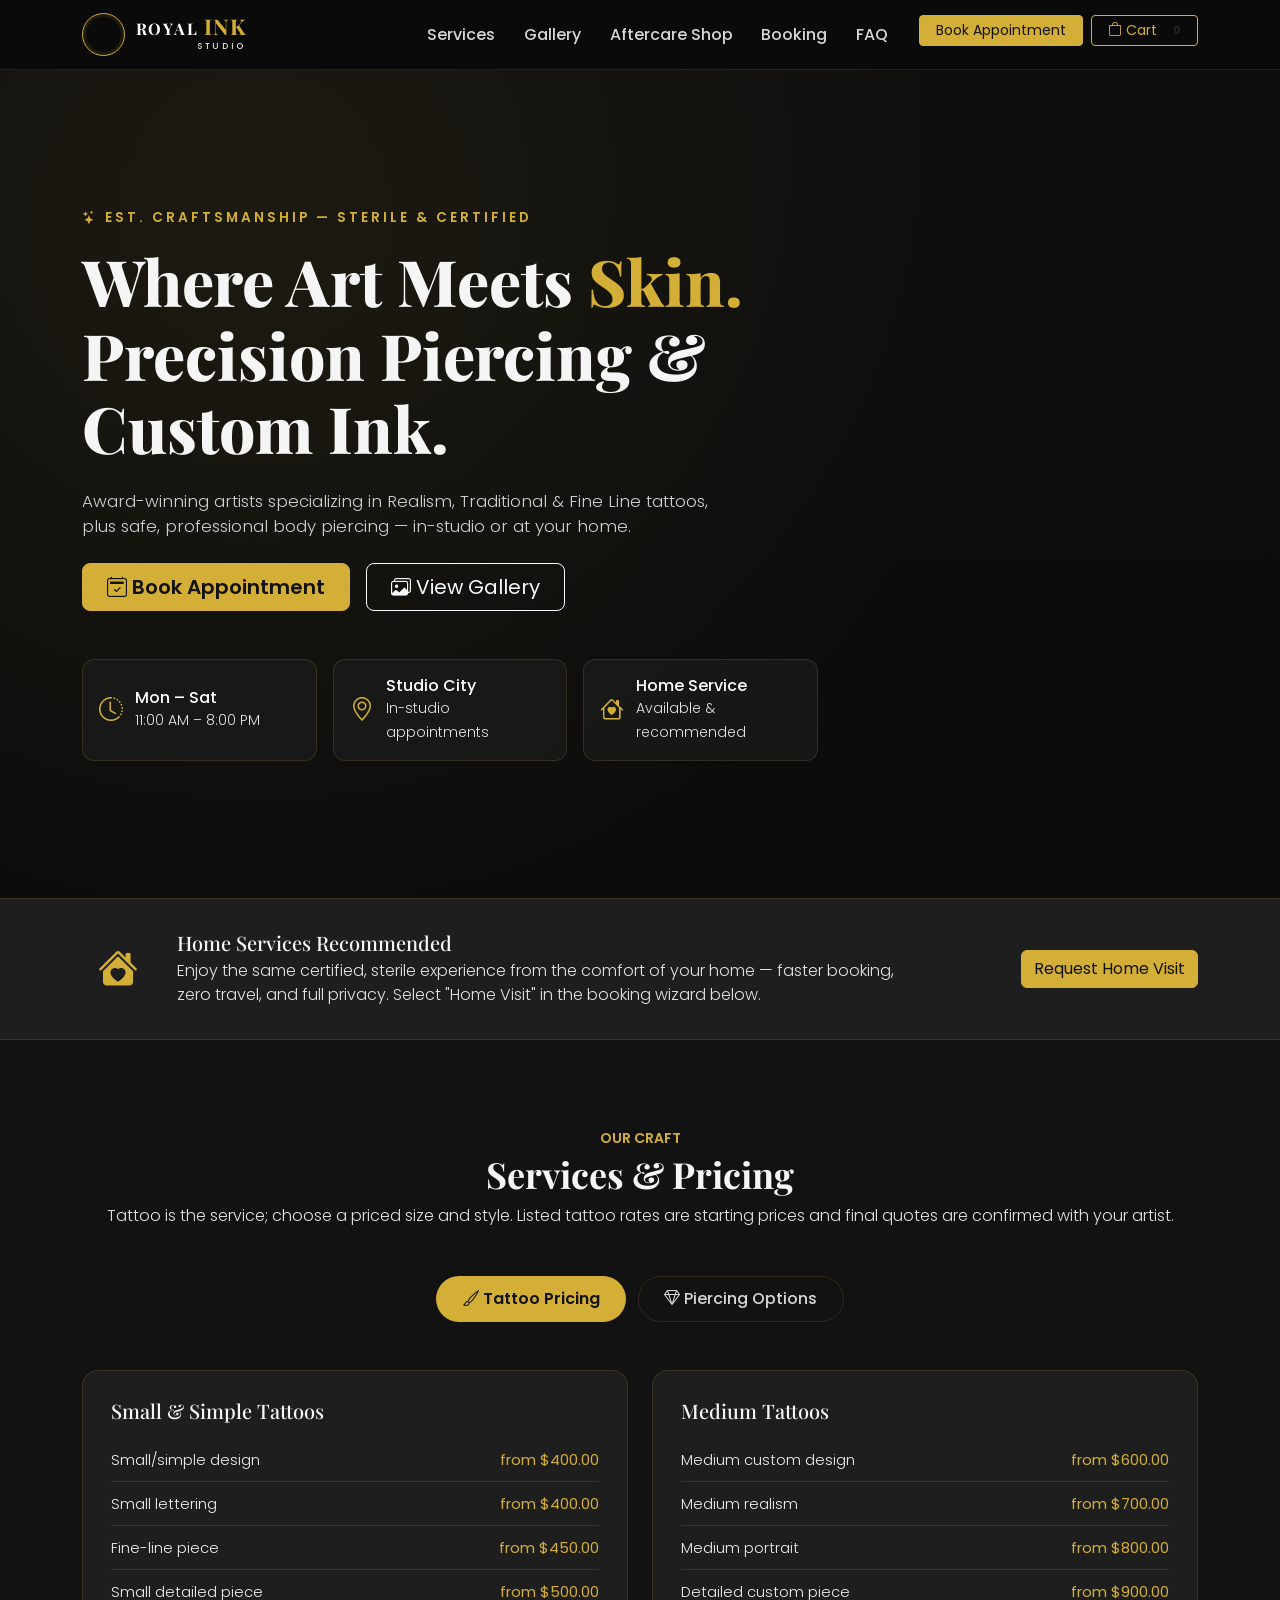
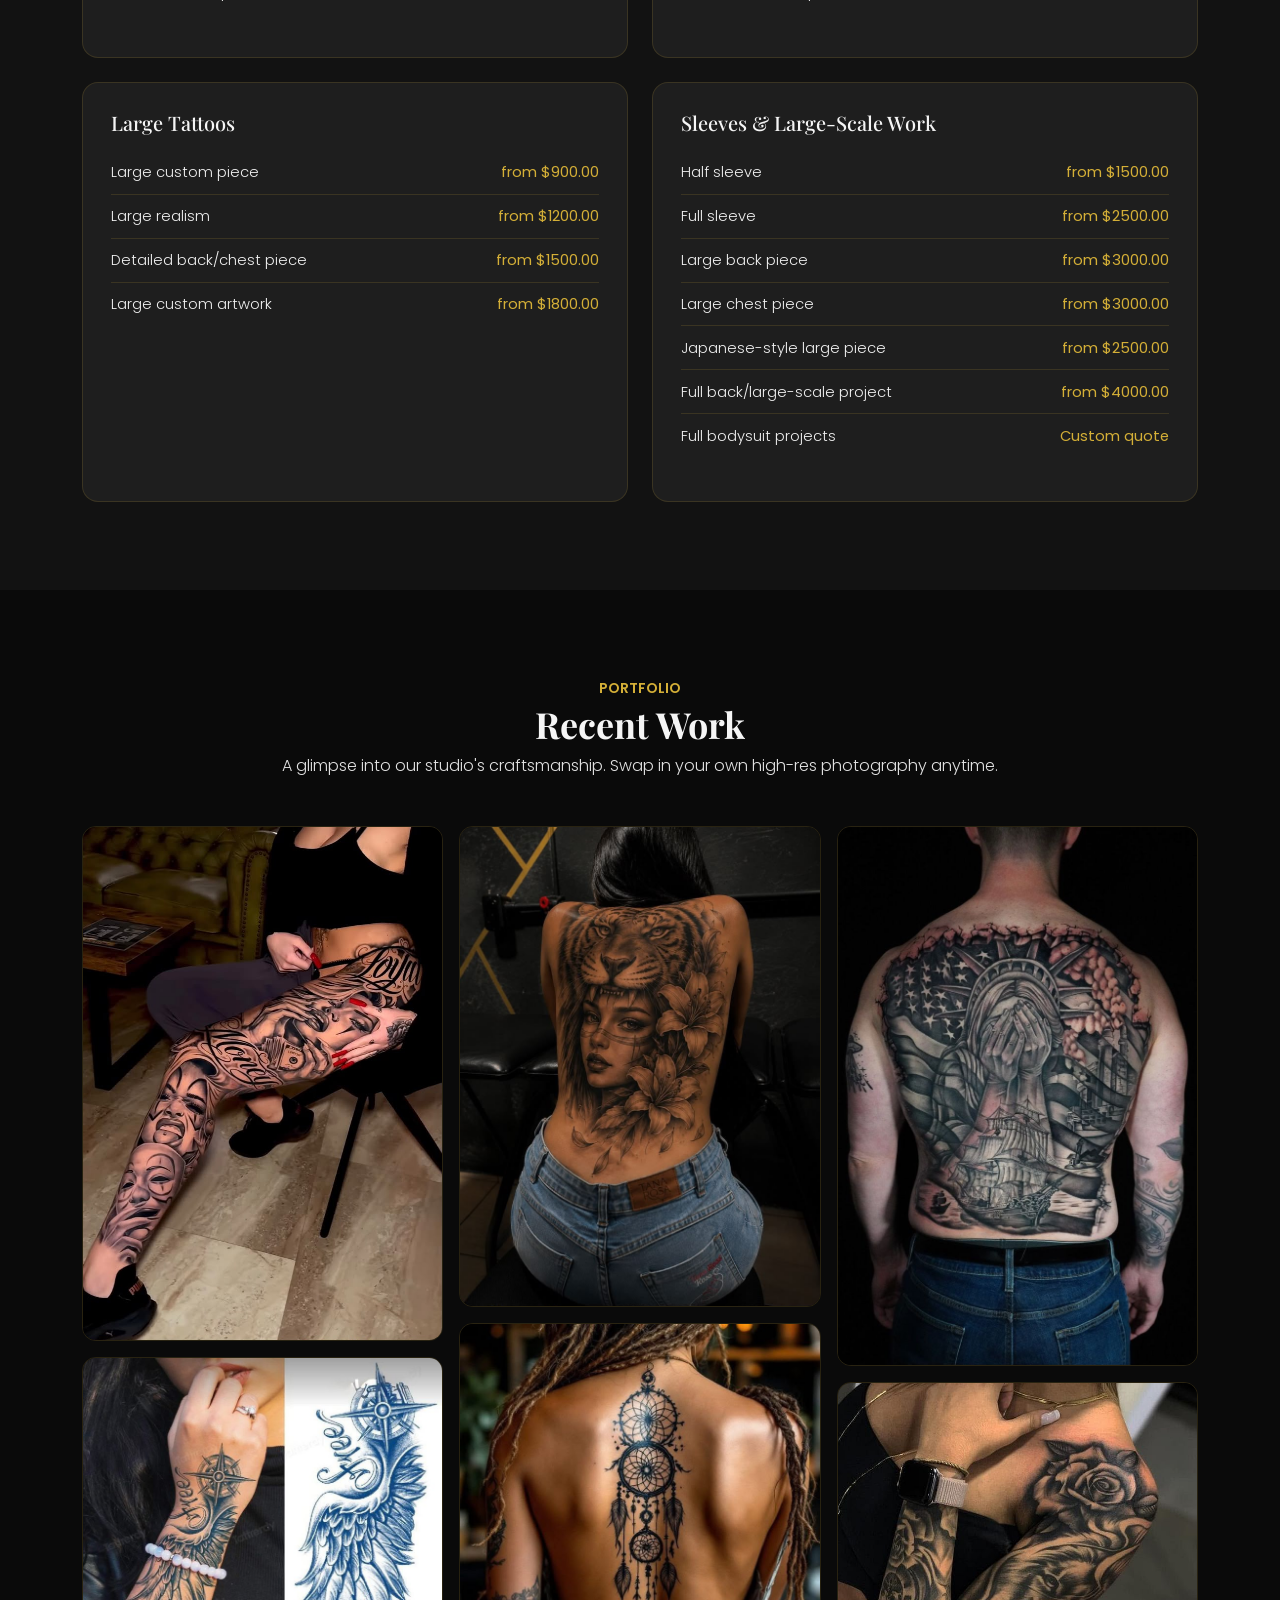
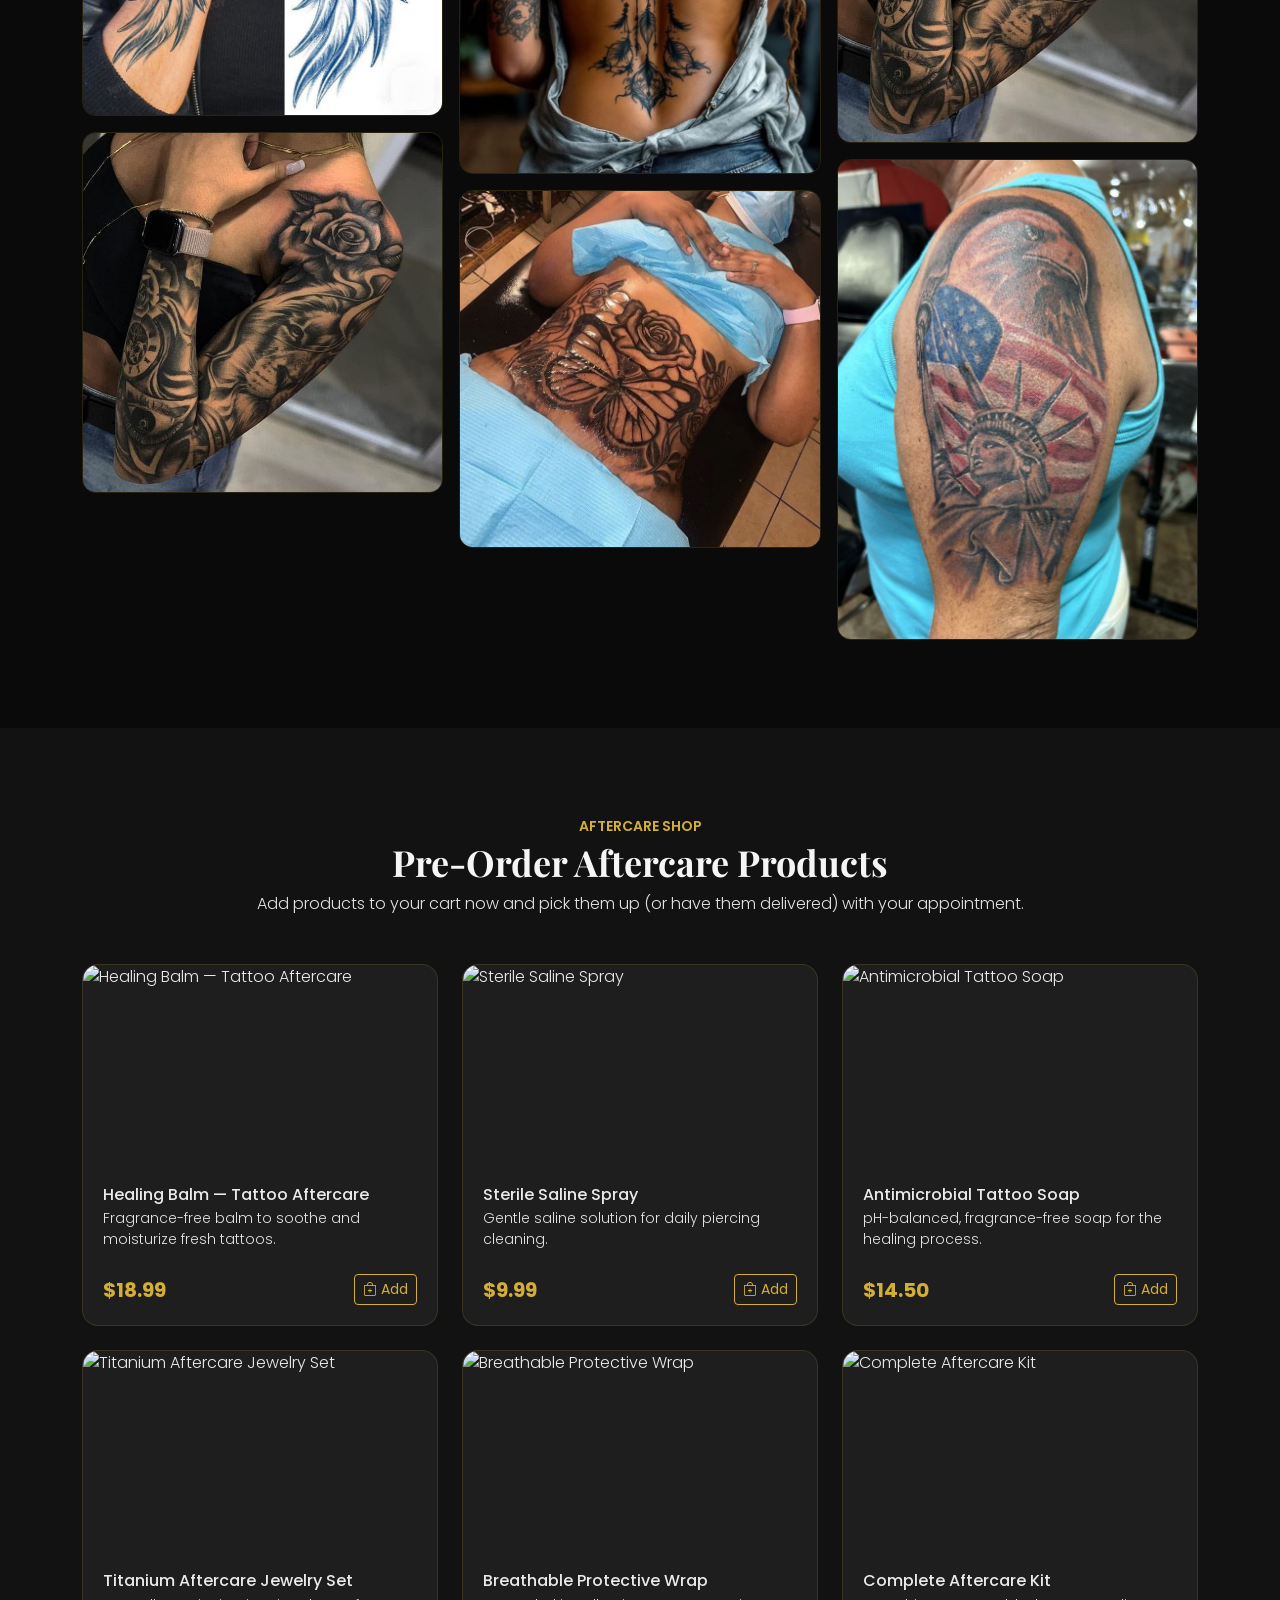
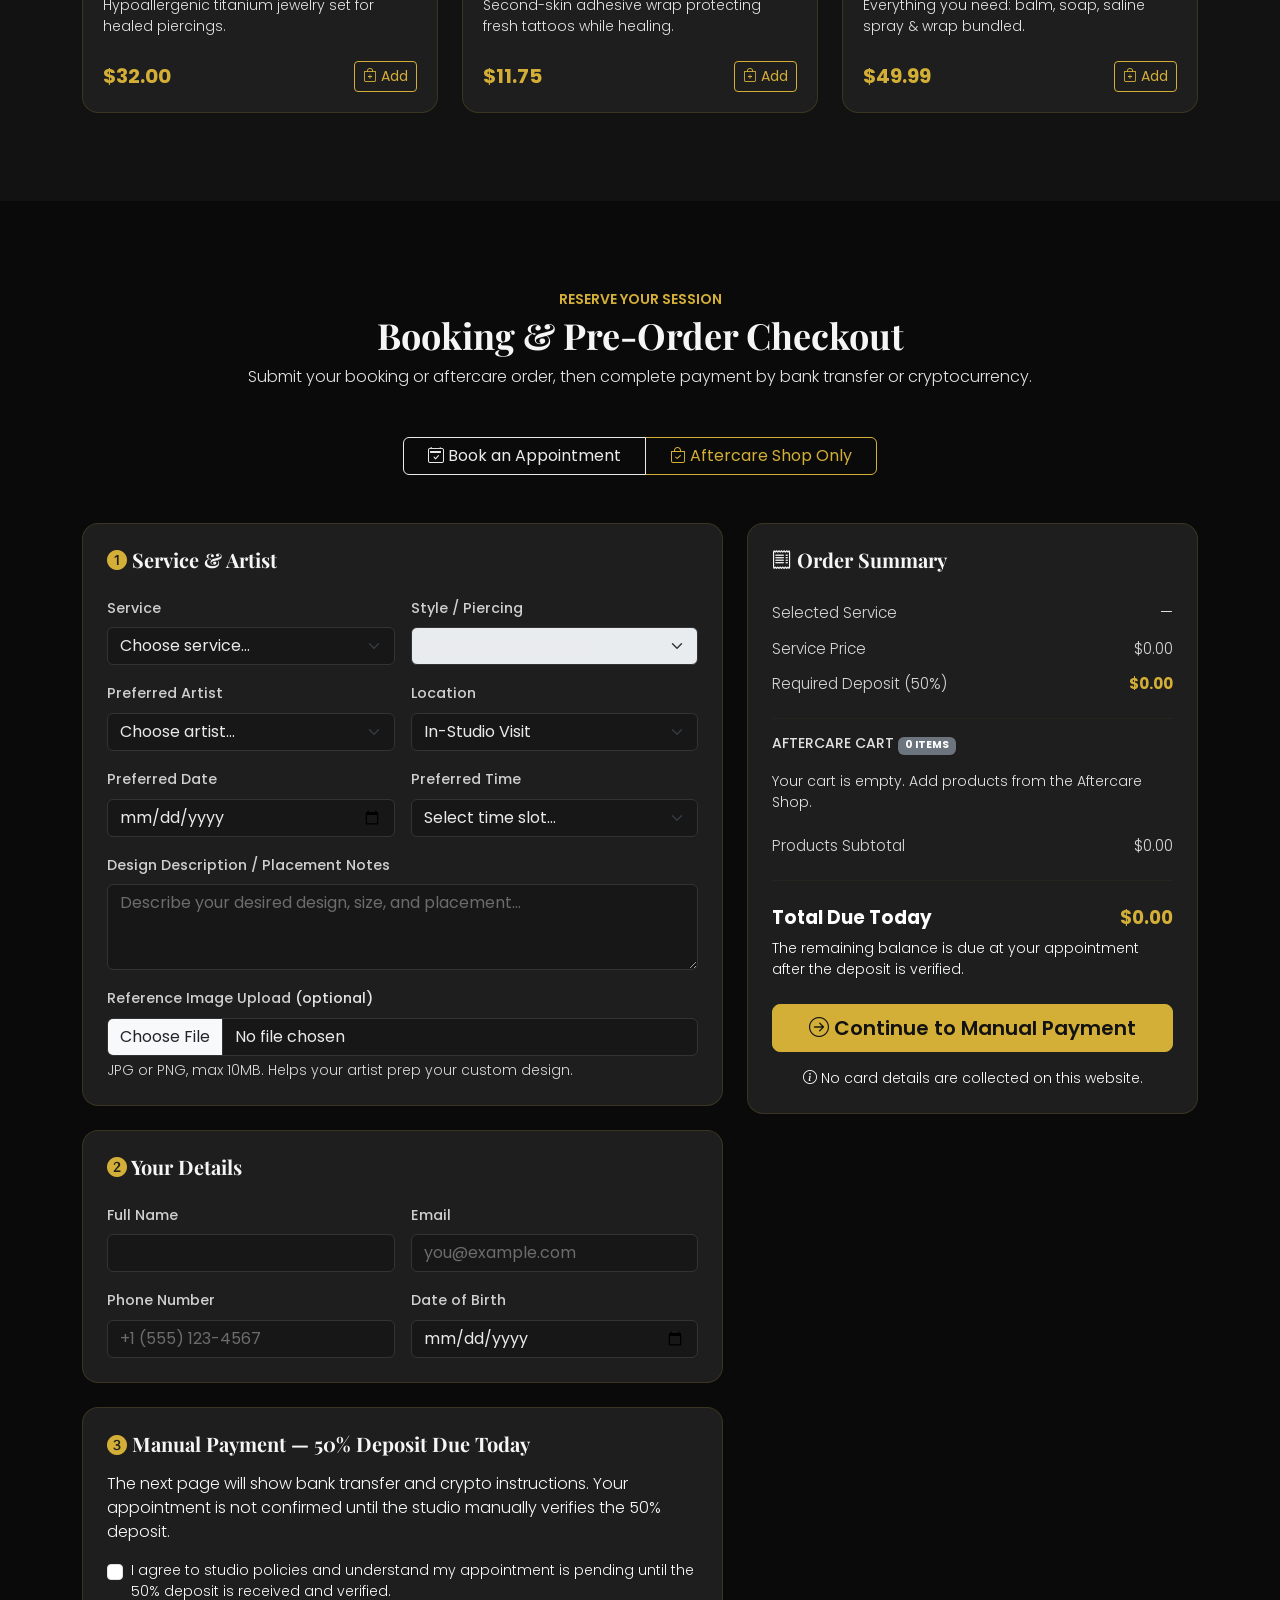
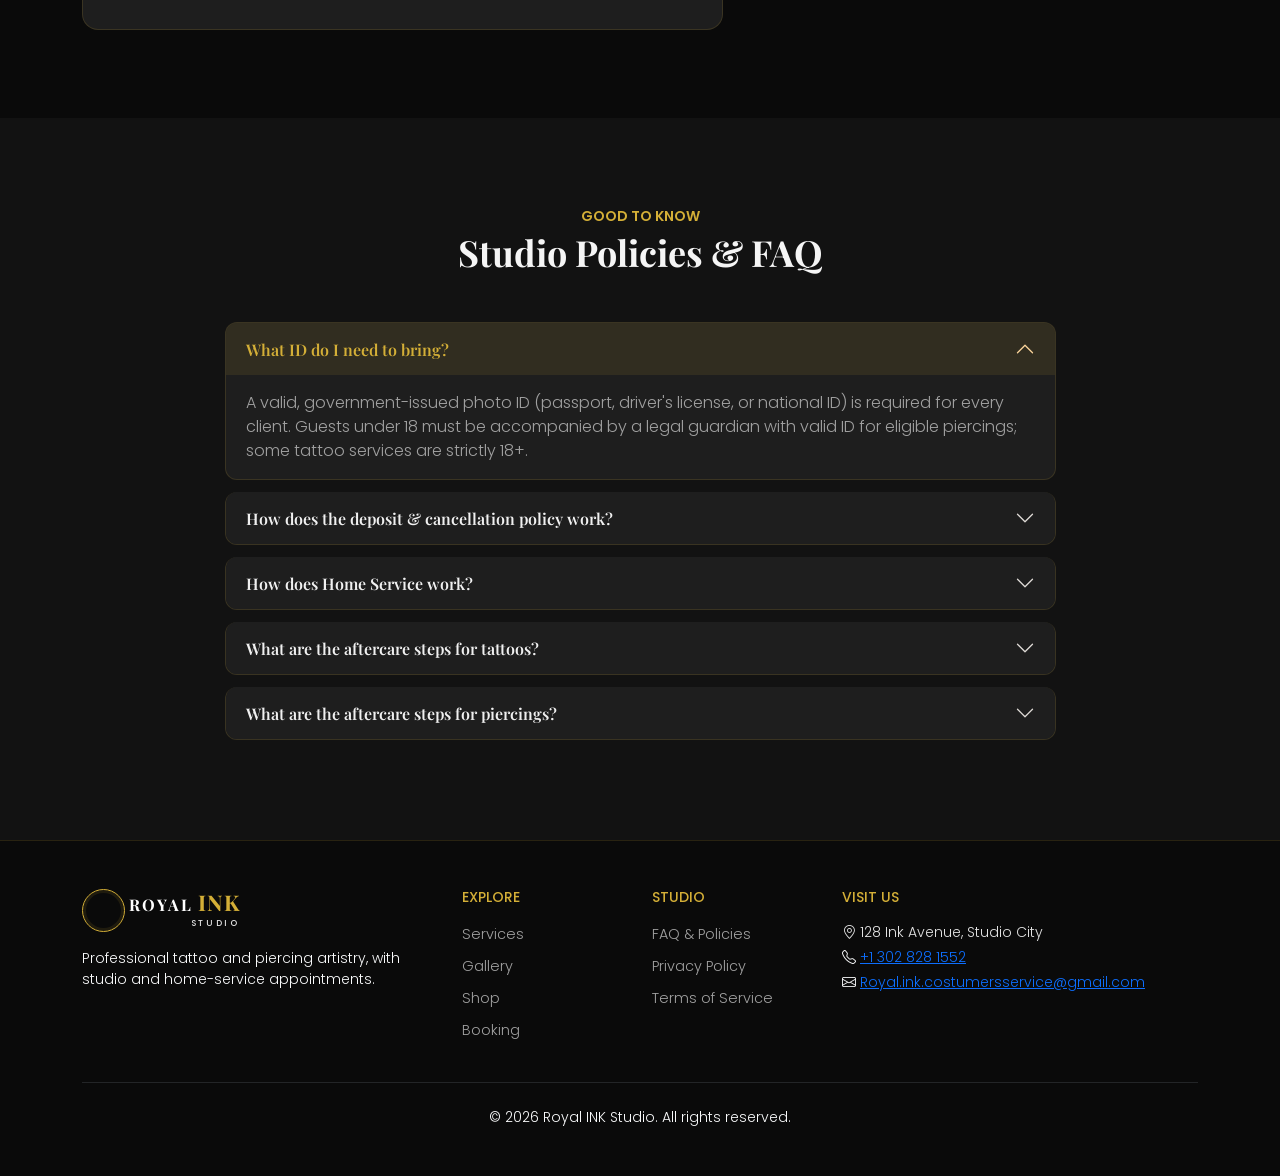
==== commit 05921cf6: "update" ====
--- a/index.html
+++ b/index.html
@@ -3,8 +3,8 @@
 <head>
   <meta charset="UTF-8">
   <meta name="viewport" content="width=device-width, initial-scale=1.0">
-  <title>Ink & Steel Studio | Premium Tattoo &amp; Piercing</title>
-  <meta name="description" content="Ink & Steel — a premium tattoo and piercing studio. Book appointments, browse our gallery, and pre-order aftercare products.">
+  <title>Royal INK Studio | Tattoo &amp; Piercing</title>
+  <meta name="description" content="Royal INK Studio — professional tattoo, piercing, and aftercare. Explore our work and request an appointment.">
 
   <!-- Google Fonts -->
   <link rel="preconnect" href="https://fonts.googleapis.com">
@@ -23,8 +23,9 @@
   <!-- ============ NAVIGATION ============ -->
   <nav class="navbar navbar-expand-lg navbar-dark sticky-top studio-navbar" id="mainNav">
     <div class="container">
-      <a class="navbar-brand studio-brand" href="#hero">
-        <i class="bi bi-magnet-fill brand-icon"></i> INK<span class="text-accent">&amp;</span>STEEL
+      <a class="navbar-brand studio-brand" href="#hero" aria-label="Royal INK Studio home">
+        <span class="royal-mark" aria-hidden="true"><i class="bi bi-crown-fill"></i></span>
+        <span class="brand-name"><span class="brand-royal">ROYAL</span><span class="brand-ink">INK</span><small>STUDIO</small></span>
       </a>
       <button class="navbar-toggler" type="button" data-bs-toggle="collapse" data-bs-target="#navMain" aria-controls="navMain" aria-expanded="false" aria-label="Toggle navigation">
         <span class="navbar-toggler-icon"></span>
@@ -123,17 +124,17 @@
   <!-- ============ SERVICES & PRICING ============ -->
   <section id="services" class="section-padding">
     <div class="container">
-      <div class="section-heading text-center mb-5">
+          <div class="section-heading text-center mb-5">
         <p class="text-accent text-uppercase small fw-semibold mb-1">Our Craft</p>
         <h2 class="fw-bold">Services &amp; Pricing</h2>
-        <p class="text-muted">Transparent, session-based pricing. Final quotes confirmed during consultation.</p>
+        <p class="text-muted">Tattoo is the service; choose a priced size and style. Listed tattoo rates are starting prices and final quotes are confirmed with your artist.</p>
       </div>
 
       <!-- Bootstrap Pills for Tattoo vs Piercing -->
       <ul class="nav nav-pills justify-content-center mb-5 studio-pills" id="servicesTab" role="tablist">
         <li class="nav-item" role="presentation">
           <button class="nav-link active" id="tattoo-tab" data-bs-toggle="pill" data-bs-target="#tattoo-pane" type="button" role="tab" aria-selected="true">
-            <i class="bi bi-brush"></i> Tattoo Styles
+            <i class="bi bi-brush"></i> Tattoo Pricing
           </button>
         </li>
         <li class="nav-item" role="presentation">
@@ -144,7 +145,7 @@
       </ul>
 
       <div class="tab-content" id="servicesTabContent">
-        <!-- Tattoo Styles: populated by JS from APP_DATA.tattooStyles -->
+        <!-- Tattoo price groups and appointment options are generated from the editable data in script.js. -->
         <div class="tab-pane fade show active" id="tattoo-pane" role="tabpanel">
           <div class="row g-4" id="tattooPricingGrid"></div>
         </div>
@@ -174,65 +175,74 @@
       -->
       <div class="masonry-grid" id="galleryGrid">
         <div class="masonry-item">
-          <img src="https://images.unsplash.com/photo-1604881991720-f91add269bed?auto=format&fit=crop&w=700&q=80" alt="Realism Portrait Sleeve" loading="lazy">
-          <div class="masonry-caption">
-            <h6>Realism Portrait Sleeve</h6>
+          <img src="Image/Full legs tattoo sleeve.jpg"
+          alt="Realism Portrait Sleeve" loading="lazy">
+          <div class="masonry-caption">
+            <h6>Full legs tattoo sleeve</h6>
             <small>Tattoo &middot; Realism</small>
           </div>
         </div>
         <div class="masonry-item">
-          <img src="https://images.unsplash.com/photo-1512069772995-ec65ed45afd6?auto=format&fit=crop&w=700&q=80" alt="Traditional Eagle Chest Piece" loading="lazy">
-          <div class="masonry-caption">
-            <h6>Traditional Eagle Chest Piece</h6>
+          <img src="Image/winged compass tattoo.jpg"
+           alt="Traditional Eagle Chest Piece" loading="lazy">
+          <div class="masonry-caption">
+            <h6>Traditional winged compass tattoo</h6>
             <small>Tattoo &middot; Traditional</small>
           </div>
         </div>
         <div class="masonry-item">
-          <img src="https://images.unsplash.com/photo-1598371839696-5c5bb00bdc28?auto=format&fit=crop&w=700&q=80" alt="Fine Line Botanical Forearm" loading="lazy">
-          <div class="masonry-caption">
-            <h6>Fine Line Botanical Forearm</h6>
+          <img src="Image/Full - hand sleeve tattoo.jpg" 
+          alt="Fine Line Botanical Forearm" loading="lazy">
+          <div class="masonry-caption">
+            <h6>Full hand sleeve</h6>
             <small>Tattoo &middot; Fine Line</small>
           </div>
         </div>
         <div class="masonry-item">
-          <img src="https://images.unsplash.com/photo-1611501275019-9b5cda994e8d?auto=format&fit=crop&w=700&q=80" alt="Blackwork Geometric Sleeve" loading="lazy">
-          <div class="masonry-caption">
-            <h6>Blackwork Geometric Sleeve</h6>
+          <img src="Image/Tiger and Woman Realism Back Piece Full back tattoo.jpg" 
+          alt="Blackwork Geometric Sleeve" loading="lazy">
+          <div class="masonry-caption">
+            <h6>Tiger and Woman Realism Back Piece Full back tattoo</h6>
             <small>Tattoo &middot; Blackwork</small>
           </div>
         </div>
         <div class="masonry-item">
-          <img src="https://images.unsplash.com/photo-1601049676869-702ea24cfd58?auto=format&fit=crop&w=700&q=80" alt="Curated Ear Stack" loading="lazy">
-          <div class="masonry-caption">
-            <h6>Curated Ear Stack</h6>
-            <small>Piercing &middot; Cartilage</small>
-          </div>
-        </div>
-        <div class="masonry-item">
-          <img src="https://images.unsplash.com/photo-1621607512214-68297480165e?auto=format&fit=crop&w=700&q=80" alt="Septum & Nose Combo" loading="lazy">
-          <div class="masonry-caption">
-            <h6>Septum &amp; Nose Combo</h6>
-            <small>Piercing &middot; Septum</small>
-          </div>
-        </div>
-        <div class="masonry-item">
-          <img src="https://images.unsplash.com/photo-1618886614638-80e3c103d31a?auto=format&fit=crop&w=700&q=80" alt="Studio Session in Progress" loading="lazy">
-          <div class="masonry-caption">
-            <h6>Studio Session in Progress</h6>
+          <img src="Image/fine-line blackwork dreamcatcher tatto.jpg" 
+          alt="Fine-line blackwork dreamcatcher tattoo" loading="lazy">
+          <div class="masonry-caption">
+            <h6>Fine-line blackwork dreamcatcher tatto</h6>
+            <small>Tattoo &middot; Blackwork</small>
+          </div>
+        </div>
+        <div class="masonry-item">
+          <img src="Image/floral butterfly tattoo.jpg" 
+          alt="Floral butterfly tattoo" loading="lazy">
+          <div class="masonry-caption">
+            <h6>Floral butterfly tattoo</h6>
+            <small>Tattoo &middot; Floral</small>
+          </div>
+        </div>
+        <div class="masonry-item">
+          <img src="Image/Full - back black-and-grey realism tattoo.jpg" 
+          alt="Studio Session in Progress" loading="lazy">
+          <div class="masonry-caption">
+            <h6>Full - back black-and-grey realism tattoo</h6>
             <small>Behind the Scenes</small>
           </div>
         </div>
         <div class="masonry-item">
-          <img src="https://images.unsplash.com/photo-1519415943484-9fa1873496d4?auto=format&fit=crop&w=700&q=80" alt="Minimalist Line Work" loading="lazy">
-          <div class="masonry-caption">
-            <h6>Minimalist Line Work</h6>
+          <img src="Image/Full - hand sleeve tattoo.jpg" 
+           alt="Minimalist Line Work" loading="lazy">
+          <div class="masonry-caption">
+            <h6>Full - hand sleeve tattoo</h6>
             <small>Tattoo &middot; Fine Line</small>
           </div>
         </div>
         <div class="masonry-item">
-          <img src="https://images.unsplash.com/photo-1552693673-1bf958298935?auto=format&fit=crop&w=700&q=80" alt="Bold Traditional Rose" loading="lazy">
-          <div class="masonry-caption">
-            <h6>Bold Traditional Rose</h6>
+          <img src="Image/shoulder tattoo.jpg" 
+          alt="Bold Traditional Rose" loading="lazy">
+          <div class="masonry-caption">
+            <h6>Shoulder tattoo</h6>
             <small>Tattoo &middot; Traditional</small>
           </div>
         </div>
@@ -259,7 +269,7 @@
       <div class="section-heading text-center mb-5">
         <p class="text-accent text-uppercase small fw-semibold mb-1">Reserve Your Session</p>
         <h2 class="fw-bold">Booking &amp; Pre-Order Checkout</h2>
-        <p class="text-muted">Secure your slot with a 25% deposit, or skip straight to paying for aftercare products.</p>
+        <p class="text-muted">Submit your booking or aftercare order, then complete payment by bank transfer or cryptocurrency.</p>
       </div>
 
       <!-- Checkout mode toggle: lets shop-only customers skip the booking fields entirely -->
@@ -283,9 +293,9 @@
 
               <div class="row g-3">
                 <div class="col-md-6">
-                  <label for="serviceCategory" class="form-label">Category</label>
+                  <label for="serviceCategory" class="form-label">Service</label>
                   <select class="form-select studio-input" id="serviceCategory" required>
-                    <option value="" selected disabled>Choose category…</option>
+                    <option value="" selected disabled>Choose service…</option>
                     <option value="tattoo">Tattoo</option>
                     <option value="piercing">Piercing</option>
                   </select>
@@ -293,11 +303,18 @@
                 </div>
 
                 <div class="col-md-6">
-                  <label for="serviceSelect" class="form-label">Service / Style</label>
+                  <label for="serviceSelect" class="form-label">Style / Piercing</label>
                   <select class="form-select studio-input" id="serviceSelect" required disabled>
-                    <option value="" selected disabled>Select category first…</option>
+                    <option value="" selected disabled>Select a service first…</option>
                   </select>
-                  <div class="invalid-feedback">Please select a service.</div>
+                  <div class="invalid-feedback">Please select a style or piercing.</div>
+                </div>
+
+                <div class="col-md-6 d-none" id="customQuoteField">
+                  <label for="customQuoteAmount" class="form-label">Final price agreed with your artist (USD)</label>
+                  <input type="number" class="form-control studio-input" id="customQuoteAmount" min="1" step="0.01" inputmode="decimal">
+                  <div class="form-text text-light">Enter the final agreed price. Your deposit is 50% of this amount.</div>
+                  <div class="invalid-feedback">Enter a valid final price at or above the listed starting price.</div>
                 </div>
 
                 <div class="col-md-6">
@@ -359,7 +376,7 @@
                 </div>
                 <div class="col-md-6">
                   <label for="clientPhone" class="form-label">Phone Number</label>
-                  <input type="tel" class="form-control studio-input" id="clientPhone" pattern="^[0-9+\-\s()]{7,20}$" placeholder="+1 (555) 123-4567" required>
+                  <input type="tel" class="form-control studio-input" id="clientPhone" pattern="^[0-9()+\s-]{7,20}$" placeholder="+1 (555) 123-4567" required>
                   <div class="invalid-feedback">Please enter a valid phone number.</div>
                 </div>
                 <div class="col-md-6" id="dobFieldCol">
@@ -371,51 +388,14 @@
             </div>
 
             <div class="studio-card p-4" id="payment">
-              <h5 class="card-title-accent mb-4"><i class="bi bi-3-circle-fill text-accent"></i> <span id="paymentCardTitle">Secure Payment &mdash; Deposit Due Today</span></h5>
-
-              <div class="row g-3">
-                <div class="col-12">
-                  <label for="cardName" class="form-label">Name on Card</label>
-                  <input type="text" class="form-control studio-input" id="cardName" required>
-                  <div class="invalid-feedback">Please enter the cardholder name.</div>
-                </div>
-
-                <div class="col-12">
-                  <label for="cardNumber" class="form-label">Card Number</label>
-                  <div class="input-group">
-                    <span class="input-group-text studio-input-icon"><i class="bi bi-credit-card"></i></span>
-                    <input type="text" class="form-control studio-input" id="cardNumber" maxlength="19" placeholder="1234 5678 9012 3456" pattern="^[0-9\s]{13,19}$" required>
-                  </div>
-                  <div class="invalid-feedback">Please enter a valid 16-digit card number.</div>
-                </div>
-
-                <div class="col-6 col-md-4">
-                  <label for="cardExpiry" class="form-label">Expiry (MM/YY)</label>
-                  <input type="text" class="form-control studio-input" id="cardExpiry" maxlength="5" placeholder="MM/YY" pattern="^(0[1-9]|1[0-2])\/[0-9]{2}$" required>
-                  <div class="invalid-feedback">MM/YY format.</div>
-                </div>
-
-                <div class="col-6 col-md-4">
-                  <label for="cardCvv" class="form-label">CVV</label>
-                  <input type="password" class="form-control studio-input" id="cardCvv" maxlength="4" placeholder="•••" pattern="^[0-9]{3,4}$" required>
-                  <div class="invalid-feedback">3-4 digits.</div>
-                </div>
-
-                <div class="col-12 col-md-4">
-                  <label for="billingZip" class="form-label">Billing ZIP</label>
-                  <input type="text" class="form-control studio-input" id="billingZip" required>
-                  <div class="invalid-feedback">Required.</div>
-                </div>
-
-                <div class="col-12">
-                  <div class="form-check">
-                    <input class="form-check-input" type="checkbox" id="policyAgree" required>
-                    <label class="form-check-label small text-muted" for="policyAgree">
-                      I confirm I am 18+ (or have guardian consent), agree to the studio policies, and understand deposits are non-refundable within 48 hours of appointment.
-                    </label>
-                    <div class="invalid-feedback">You must agree to continue.</div>
-                  </div>
-                </div>
+              <h5 class="card-title-accent mb-3"><i class="bi bi-3-circle-fill text-accent"></i> <span id="paymentCardTitle">Manual Payment — 50% deposit due today</span></h5>
+              <p class="text-light mb-3">The next page will show bank transfer and crypto instructions. Your appointment is not confirmed until the studio manually verifies the 50% deposit.</p>
+              <div class="form-check">
+                <input class="form-check-input" type="checkbox" id="policyAgree" required>
+                    <label class="form-check-label small text-light" for="policyAgree">
+                      <span id="policyAgreeText">I agree to studio policies and understand my appointment is pending until the 50% deposit is verified.</span>
+                </label>
+                <div class="invalid-feedback">Please confirm before continuing.</div>
               </div>
             </div>
           </div>
@@ -434,7 +414,7 @@
                 <span id="summaryServicePrice">$0.00</span>
               </div>
               <div class="summary-row" id="depositRow">
-                <span>Required Deposit (25%)</span>
+                <span>Required Deposit (50%)</span>
                 <span id="summaryDeposit" class="text-accent fw-bold">$0.00</span>
               </div>
 
@@ -455,16 +435,16 @@
                 <span>Total Due Today</span>
                 <span id="summaryTotalDueToday" class="text-accent">$0.00</span>
               </div>
-              <p class="small text-muted mb-4" id="remainingBalanceNote">Remaining balance for services is due at your appointment.</p>
+              <p class="small text-light mb-4" id="remainingBalanceNote">The remaining balance is due at your appointment after the deposit is verified.</p>
 
               <div class="alert alert-warning small py-2 d-none" id="shopOnlyEmptyCartWarning" role="alert">
                 <i class="bi bi-exclamation-triangle"></i> Add at least one product to your cart before checking out.
               </div>
 
               <button type="submit" class="btn btn-accent btn-lg w-100 fw-semibold" id="submitBtn">
-                <i class="bi bi-shield-lock"></i> <span id="submitBtnText">Confirm Booking &amp; Pay Deposit</span>
+                <i class="bi bi-arrow-right-circle"></i> <span id="submitBtnText">Continue to Manual Payment</span>
               </button>
-              <p class="text-center small text-muted mt-3 mb-0"><i class="bi bi-lock-fill"></i> 256-bit encrypted mock checkout. No real payment is processed.</p>
+              <p class="text-center small text-light mt-3 mb-0"><i class="bi bi-info-circle"></i> No card details are collected on this website.</p>
             </div>
           </div>
 
@@ -505,7 +485,7 @@
               </h2>
               <div id="faq2" class="accordion-collapse collapse" data-bs-parent="#faqAccordion">
                 <div class="accordion-body">
-                  A 25% non-refundable deposit is required to confirm every booking and is deducted from your final session cost. Rescheduling requires at least 48 hours' notice; cancellations within 48 hours forfeit the deposit.
+                  A 50% deposit is required before an appointment is confirmed and is deducted from your final session cost. Your booking remains pending until the studio verifies payment. Rescheduling requires at least 48 hours' notice; cancellations within 48 hours forfeit the deposit.
                 </div>
               </div>
             </div>
@@ -561,14 +541,10 @@
       <div class="row g-4">
         <div class="col-lg-4">
           <a class="navbar-brand studio-brand d-block mb-3" href="#hero">
-            INK<span class="text-accent">&amp;</span>STEEL
+            <span class="royal-mark" aria-hidden="true"><i class="bi bi-crown-fill"></i></span>
+            <span class="brand-name"><span class="brand-royal">ROYAL</span><span class="brand-ink">INK</span><small>STUDIO</small></span>
           </a>
-          <p class="text-muted small">Premium tattoo and piercing studio dedicated to sterile, professional, and artistic body work — in-studio or at home.</p>
-          <div class="d-flex gap-3 fs-5">
-            <a href="#" class="text-accent"><i class="bi bi-instagram"></i></a>
-            <a href="#" class="text-accent"><i class="bi bi-facebook"></i></a>
-            <a href="#" class="text-accent"><i class="bi bi-tiktok"></i></a>
-          </div>
+          <p class="text-light small">Professional tattoo and piercing artistry, with studio and home-service appointments.</p>
         </div>
         <div class="col-lg-2 col-6">
           <h6 class="text-uppercase small text-accent mb-3">Explore</h6>
@@ -590,12 +566,12 @@
         <div class="col-lg-4">
           <h6 class="text-uppercase small text-accent mb-3">Visit Us</h6>
           <p class="text-muted small mb-1"><i class="bi bi-geo-alt"></i> 128 Ink Avenue, Studio City</p>
-          <p class="text-muted small mb-1"><i class="bi bi-telephone"></i> +1 (555) 010-0192</p>
-          <p class="text-muted small"><i class="bi bi-envelope"></i> hello@inkandsteel.studio</p>
+          <p class="text-light small mb-1"><i class="bi bi-telephone"></i> <a href="tel:+13028281552">+1 302 828 1552</a></p>
+          <p class="text-light small"><i class="bi bi-envelope"></i> <a href="mailto:Royal.ink.costumersservice@gmail.com">Royal.ink.costumersservice@gmail.com</a></p>
         </div>
       </div>
       <hr class="border-secondary my-4">
-      <p class="text-center text-muted small mb-0">&copy; <span id="footerYear"></span> Ink &amp; Steel Studio. All rights reserved. Placeholder imagery courtesy of Unsplash.</p>
+      <p class="text-center text-light small mb-0">&copy; <span id="footerYear"></span> Royal INK Studio. All rights reserved.</p>
     </div>
   </footer>
 
@@ -618,32 +594,6 @@
     </div>
   </div>
 
-  <!-- ============ SUCCESS MODAL ============ -->
-  <div class="modal fade" id="successModal" tabindex="-1" aria-labelledby="successModalLabel" aria-hidden="true">
-    <div class="modal-dialog modal-dialog-centered">
-      <div class="modal-content studio-modal">
-        <div class="modal-body text-center p-5">
-          <div class="success-icon mb-4"><i class="bi bi-check-circle-fill"></i></div>
-          <h3 class="fw-bold mb-2" id="modalHeading">Booking &amp; Pre-Order Confirmed!</h3>
-          <p class="text-muted mb-4">A confirmation email has been sent. Here's your summary:</p>
-
-          <div class="text-start success-summary p-4 mb-4">
-            <div class="summary-row"><span>Client</span><span id="modalClientName">&mdash;</span></div>
-            <div class="summary-row" id="modalServiceRow"><span>Service</span><span id="modalServiceName">&mdash;</span></div>
-            <div class="summary-row" id="modalArtistRow"><span>Artist</span><span id="modalArtistName">&mdash;</span></div>
-            <div class="summary-row" id="modalDateTimeRow"><span>Date &amp; Time</span><span id="modalDateTime">&mdash;</span></div>
-            <div class="summary-row" id="modalLocationRow"><span>Location</span><span id="modalLocation">&mdash;</span></div>
-            <div class="summary-row"><span>Aftercare Items</span><span id="modalCartItems">&mdash;</span></div>
-            <hr class="summary-divider">
-            <div class="summary-row total-row"><span>Total Paid Today</span><span id="modalTotalPaid" class="text-accent">$0.00</span></div>
-          </div>
-
-          <button type="button" class="btn btn-accent px-5" data-bs-dismiss="modal">Done</button>
-        </div>
-      </div>
-    </div>
-  </div>
-
   <!-- Bootstrap Bundle (Popper included) -->
   <script src="https://cdn.jsdelivr.net/npm/bootstrap@5.3.3/dist/js/bootstrap.bundle.min.js"></script>
   <!-- Custom App Logic -->
--- a/style.css
+++ b/style.css
@@ -1,5 +1,5 @@
 /* ==========================================================================
-   INK & STEEL STUDIO — CUSTOM THEME OVERRIDES
+  ROYAL INK STUDIO — CUSTOM THEME OVERRIDES
    Dark luxury theme built on top of Bootstrap 5 utilities/grid.
    ========================================================================== */
 
@@ -37,6 +37,8 @@
 .text-accent { color: var(--accent) !important; }
 .bg-darker { background-color: var(--bg-darker); }
 .section-padding { padding: 5.5rem 0; }
+.text-muted { color: #e2e2e2 !important; }
+.form-text { color: #d7d7d7 !important; }
 
 /* ---------------- Buttons ---------------- */
 .btn-accent {
@@ -70,11 +72,42 @@
   transition: background-color 0.3s ease;
 }
 .studio-brand {
+  display: inline-flex;
+  align-items: center;
+  gap: 0.65rem;
   font-weight: 700;
-  letter-spacing: 2px;
-  font-size: 1.4rem;
-}
-.brand-icon { color: var(--accent); }
+  letter-spacing: 0;
+  font-size: 1rem;
+  text-decoration: none;
+}
+.royal-mark {
+  width: 2.7rem;
+  height: 2.7rem;
+  display: inline-grid;
+  place-items: center;
+  border: 1px solid var(--accent);
+  border-radius: 50%;
+  color: var(--accent);
+  font-size: 1.15rem;
+  box-shadow: inset 0 0 0 3px rgba(212, 175, 55, 0.1);
+}
+.brand-name {
+  display: inline-grid;
+  grid-template-columns: auto auto;
+  align-items: baseline;
+  column-gap: 0.32rem;
+  line-height: 1;
+}
+.brand-royal { color: #fff; font-size: 1rem; letter-spacing: 0.12em; }
+.brand-ink { color: var(--accent); font-size: 1.35rem; letter-spacing: 0.04em; }
+.brand-name small {
+  grid-column: 1 / -1;
+  color: #e2e2e2;
+  font: 500 0.55rem var(--font-body);
+  letter-spacing: 0.3em;
+  text-align: right;
+  margin-top: 0.2rem;
+}
 .navbar-nav .nav-link {
   color: #d6d6d6;
   font-weight: 500;
@@ -192,11 +225,21 @@
 }
 .pricing-card ul { list-style: none; padding-left: 0; }
 .pricing-card ul li {
-  color: var(--text-muted);
+  color: #f0f0f0;
   font-size: 0.92rem;
   padding: 0.2rem 0;
 }
 .pricing-card ul li i { color: var(--accent); margin-right: 0.4rem; }
+.tattoo-price-list li {
+  display: flex;
+  justify-content: space-between;
+  align-items: flex-start;
+  gap: 1rem;
+  padding: 0.65rem 0 !important;
+  border-bottom: 1px solid var(--border-subtle);
+}
+.tattoo-price-list li:last-child { border-bottom: 0; }
+.tattoo-price-list strong { color: var(--accent); text-align: right; white-space: nowrap; }
 
 /* ---------------- Gallery Masonry ---------------- */
 .masonry-grid {
@@ -267,6 +310,7 @@
   color: var(--accent);
 }
 .form-label { color: #cfcfcf; font-size: 0.9rem; font-weight: 500; }
+.form-check-label { color: #f0f0f0; }
 .form-check-input:checked {
   background-color: var(--accent);
   border-color: var(--accent);
@@ -364,3 +408,81 @@
   100% { transform: scale(1); }
 }
 .cart-badge.pop { animation: pop 0.35s ease; }
+
+/* ---------------- Manual payment pages ---------------- */
+.manual-payment-page { min-height: 100vh; background: radial-gradient(circle at 12% 0%, #252014 0, var(--bg-base) 35rem); }
+.manual-payment-shell { max-width: 900px; }
+.payment-page-header { min-height: 3.5rem; }
+.manual-payment-content { border-radius: 1rem; }
+.payment-order-summary,
+.payment-instructions {
+  padding: 1.25rem;
+  border: 1px solid var(--border-subtle);
+  border-radius: 0.75rem;
+  background: #171717;
+}
+.payment-summary-row {
+  display: flex;
+  justify-content: space-between;
+  gap: 1rem;
+  padding: 0.55rem 0;
+  border-bottom: 1px solid rgba(255,255,255,0.08);
+  color: #f0f0f0;
+}
+.payment-summary-row strong { color: #fff; text-align: right; }
+.payment-summary-total { margin-top: 0.4rem; border-bottom: 0; font-size: 1.1rem; font-weight: 700; }
+.payment-summary-total strong { color: var(--accent); }
+.payment-method-choice {
+  display: flex;
+  align-items: center;
+  gap: 0.9rem;
+  min-height: 76px;
+  padding: 1rem;
+  border: 1px solid #555;
+  border-radius: 0.65rem;
+  color: #fff;
+  cursor: pointer;
+  transition: border-color 0.2s ease, background-color 0.2s ease;
+}
+.payment-method-choice > i { color: var(--accent); font-size: 1.4rem; }
+.payment-method-choice span { display: grid; gap: 0.15rem; }
+.payment-method-choice small { color: #dedede; }
+.btn-check:checked + .payment-method-choice { border-color: var(--accent); background: rgba(212,175,55,0.1); }
+.btn-check:focus-visible + .payment-method-choice { outline: 3px solid rgba(212,175,55,0.45); outline-offset: 2px; }
+.bank-details > div {
+  display: flex;
+  justify-content: space-between;
+  align-items: center;
+  gap: 1rem;
+  padding: 0.7rem 0;
+  border-bottom: 1px solid rgba(255,255,255,0.1);
+}
+.bank-details > div:last-child { border-bottom: 0; }
+.bank-details dt { color: #e2e2e2; font-weight: 500; }
+.bank-details dd { display: flex; align-items: center; gap: 0.6rem; margin: 0; color: #fff; font-weight: 600; }
+.copy-payment-value {
+  width: 2rem;
+  height: 2rem;
+  display: inline-grid;
+  place-items: center;
+  border: 1px solid #777;
+  border-radius: 0.4rem;
+  background: transparent;
+  color: var(--accent);
+}
+.copy-payment-value:hover { border-color: var(--accent); background: rgba(212,175,55,0.1); }
+.manual-payment-content .alert-info { --bs-alert-color: #fff; --bs-alert-bg: #17303a; --bs-alert-border-color: #397184; }
+.manual-payment-content .alert-info a { color: #fff; text-decoration: underline; }
+.payment-review-note { color: #f0f0f0; }
+.payment-page-footer a { color: #fff; }
+.checkout-result-body { max-width: 700px; margin: 0 auto; padding: 2rem 0; text-align: center; }
+.checkout-result-body h1, .checkout-result-body h2 { color: #fff; }
+.checkout-result-body p { color: #ededed; line-height: 1.7; }
+.checkout-result-body .payment-review-note { padding: 1rem; border: 1px solid var(--border-subtle); border-radius: 0.65rem; background: #171717; }
+
+@media (max-width: 575.98px) {
+  .manual-payment-content { padding: 1.25rem !important; }
+  .bank-details > div { align-items: flex-start; }
+  .bank-details dd { text-align: right; overflow-wrap: anywhere; }
+  .payment-summary-row { font-size: 0.9rem; }
+}
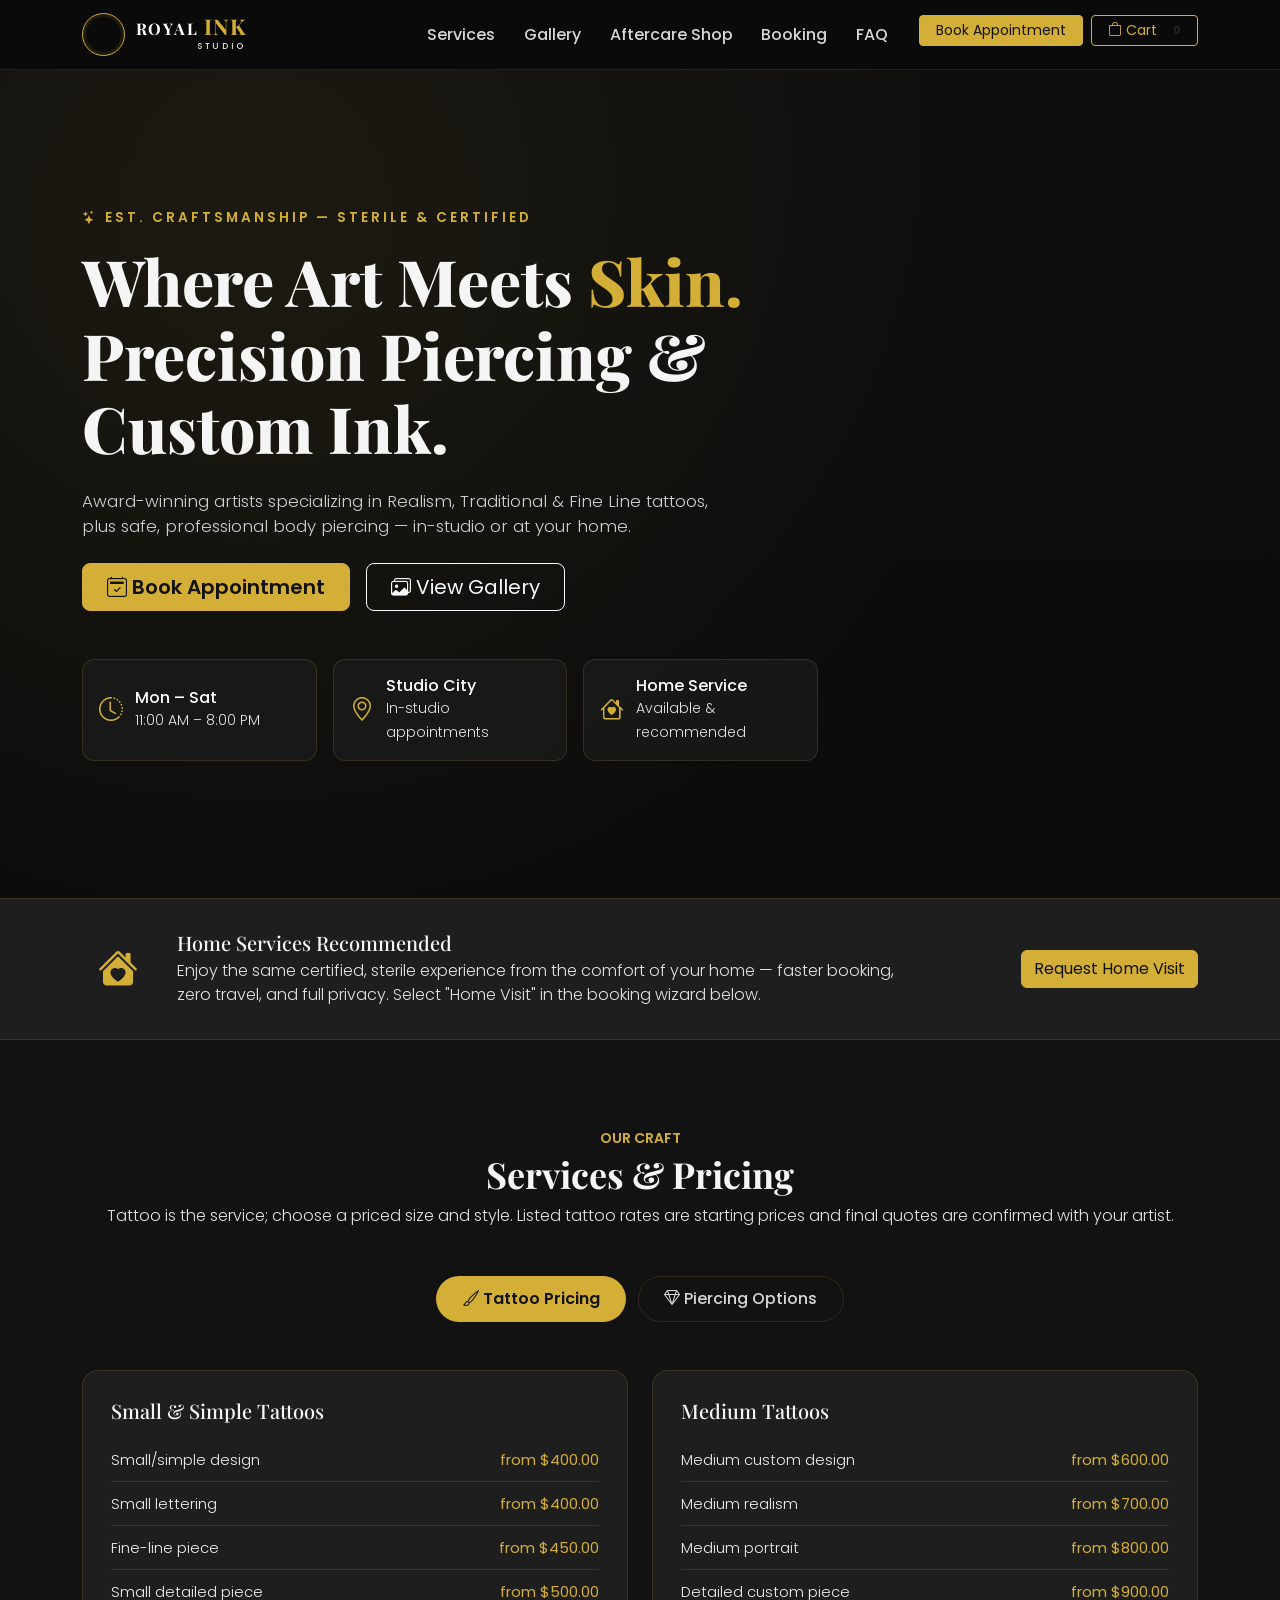
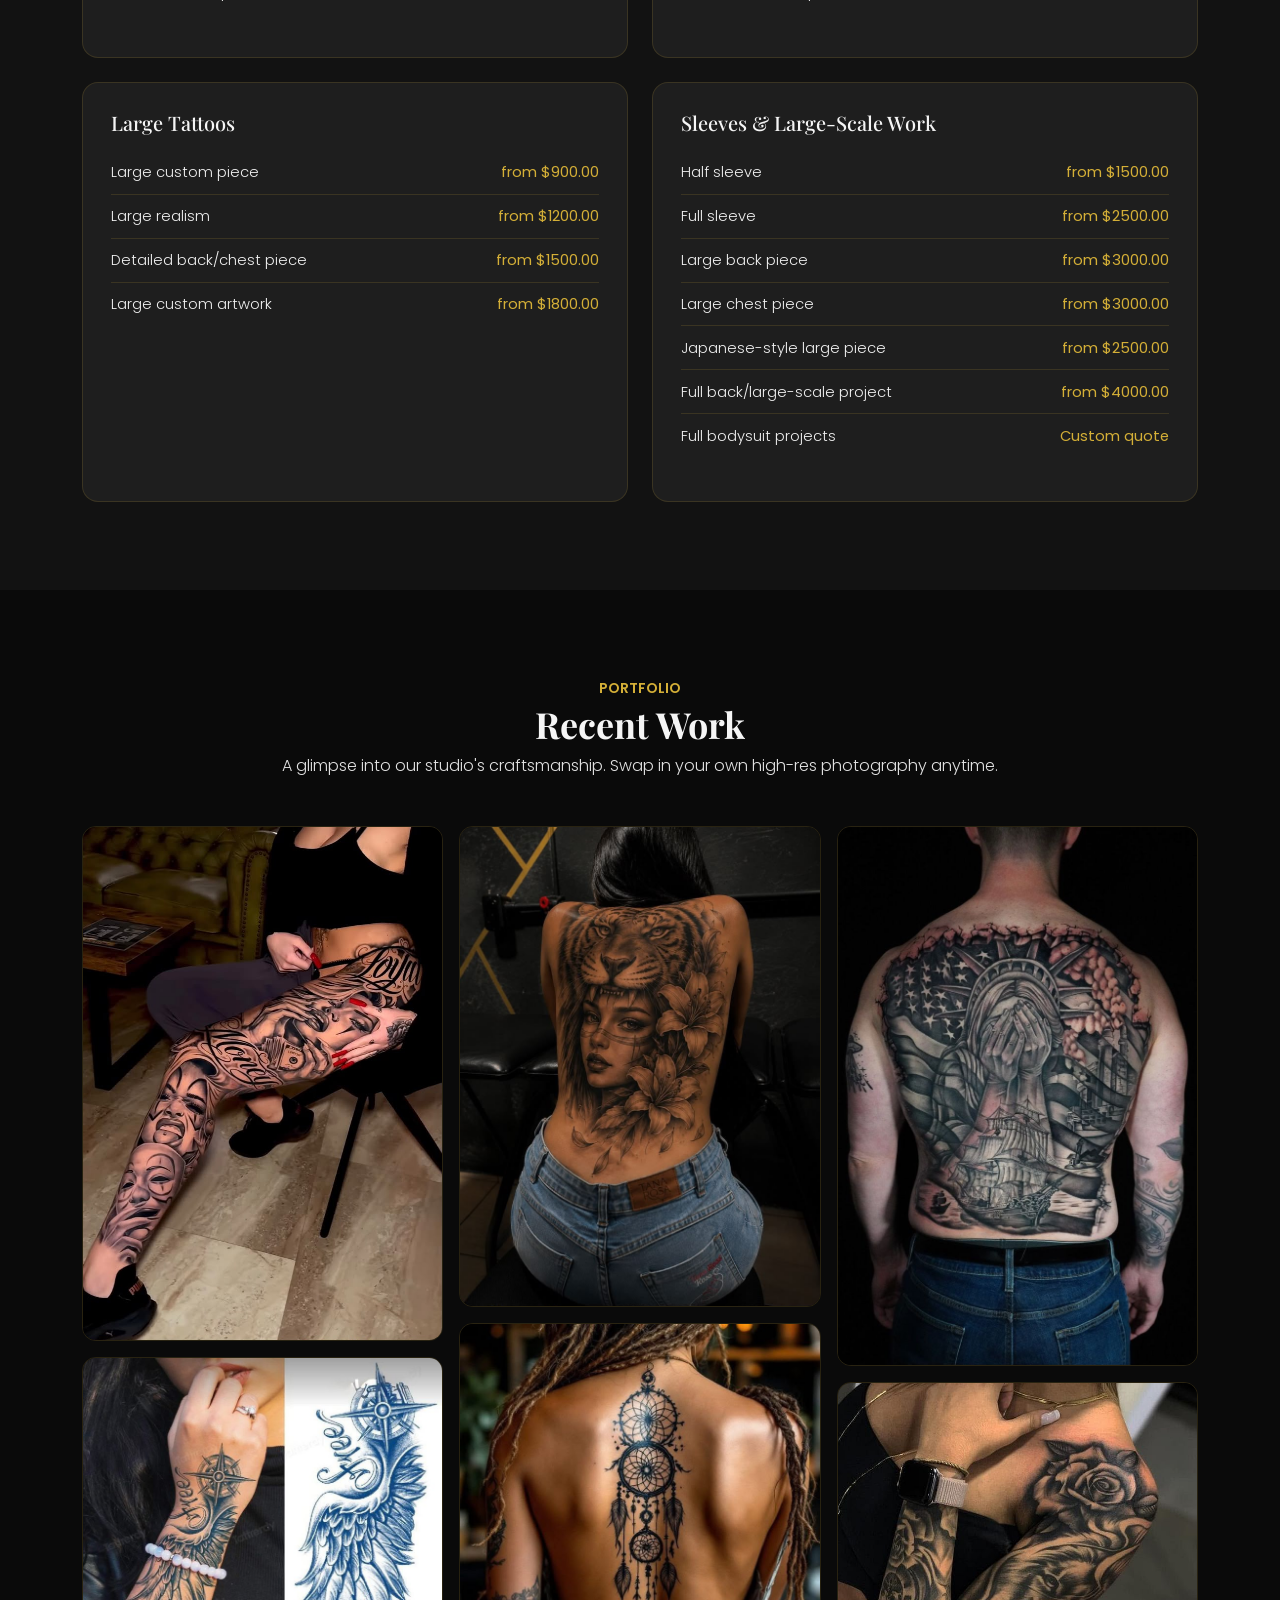
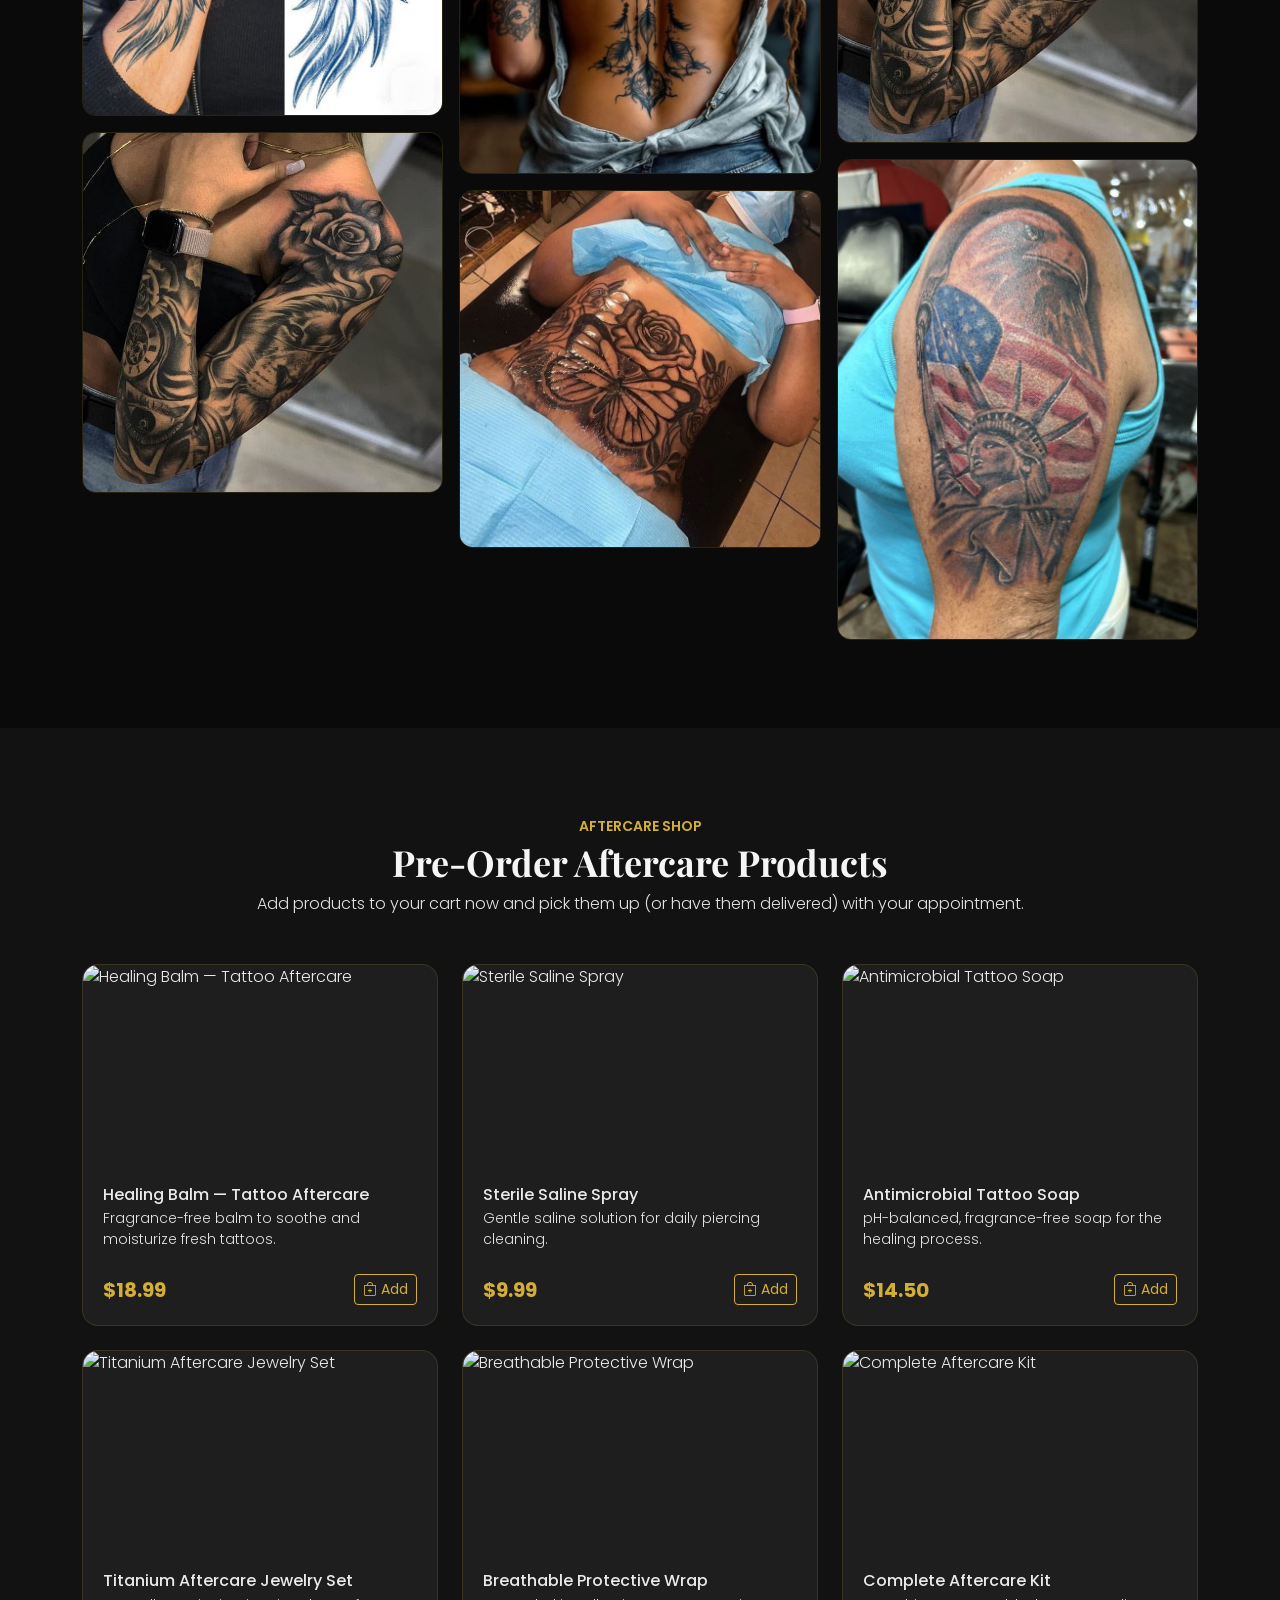
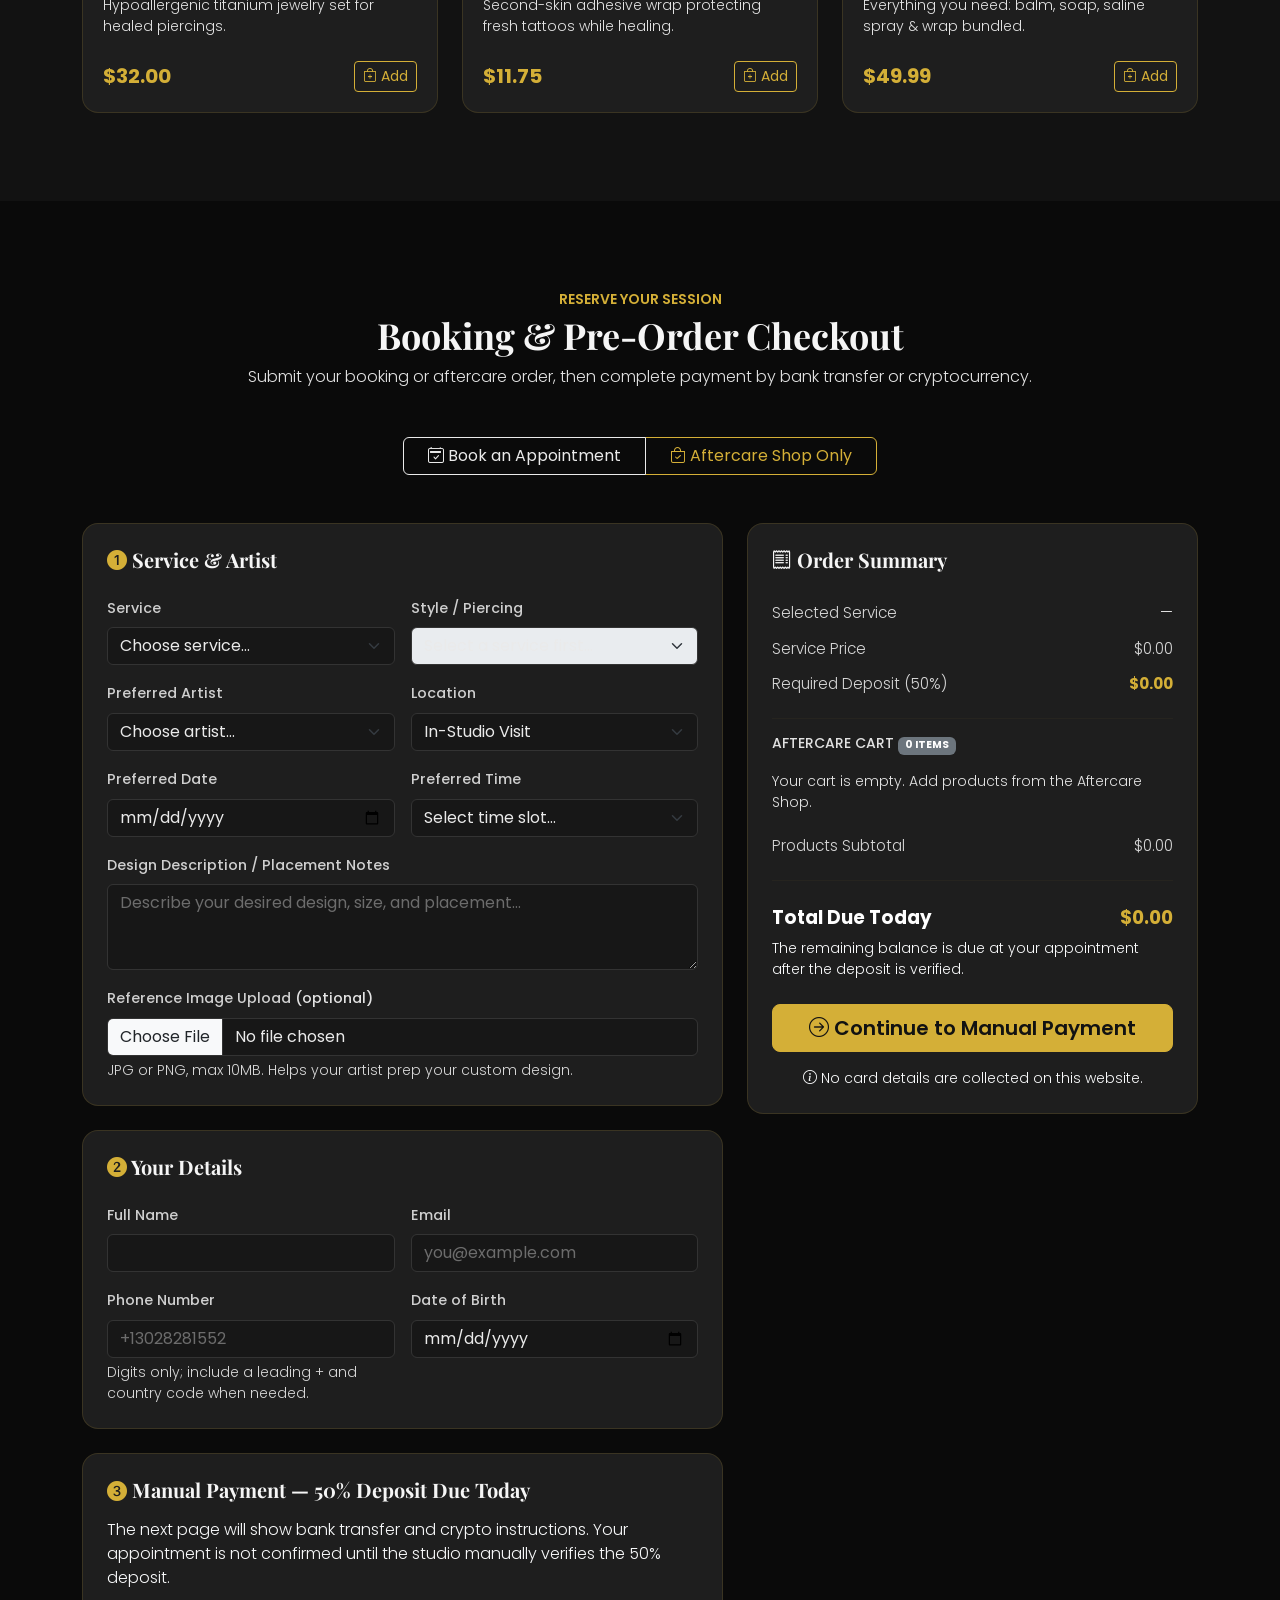
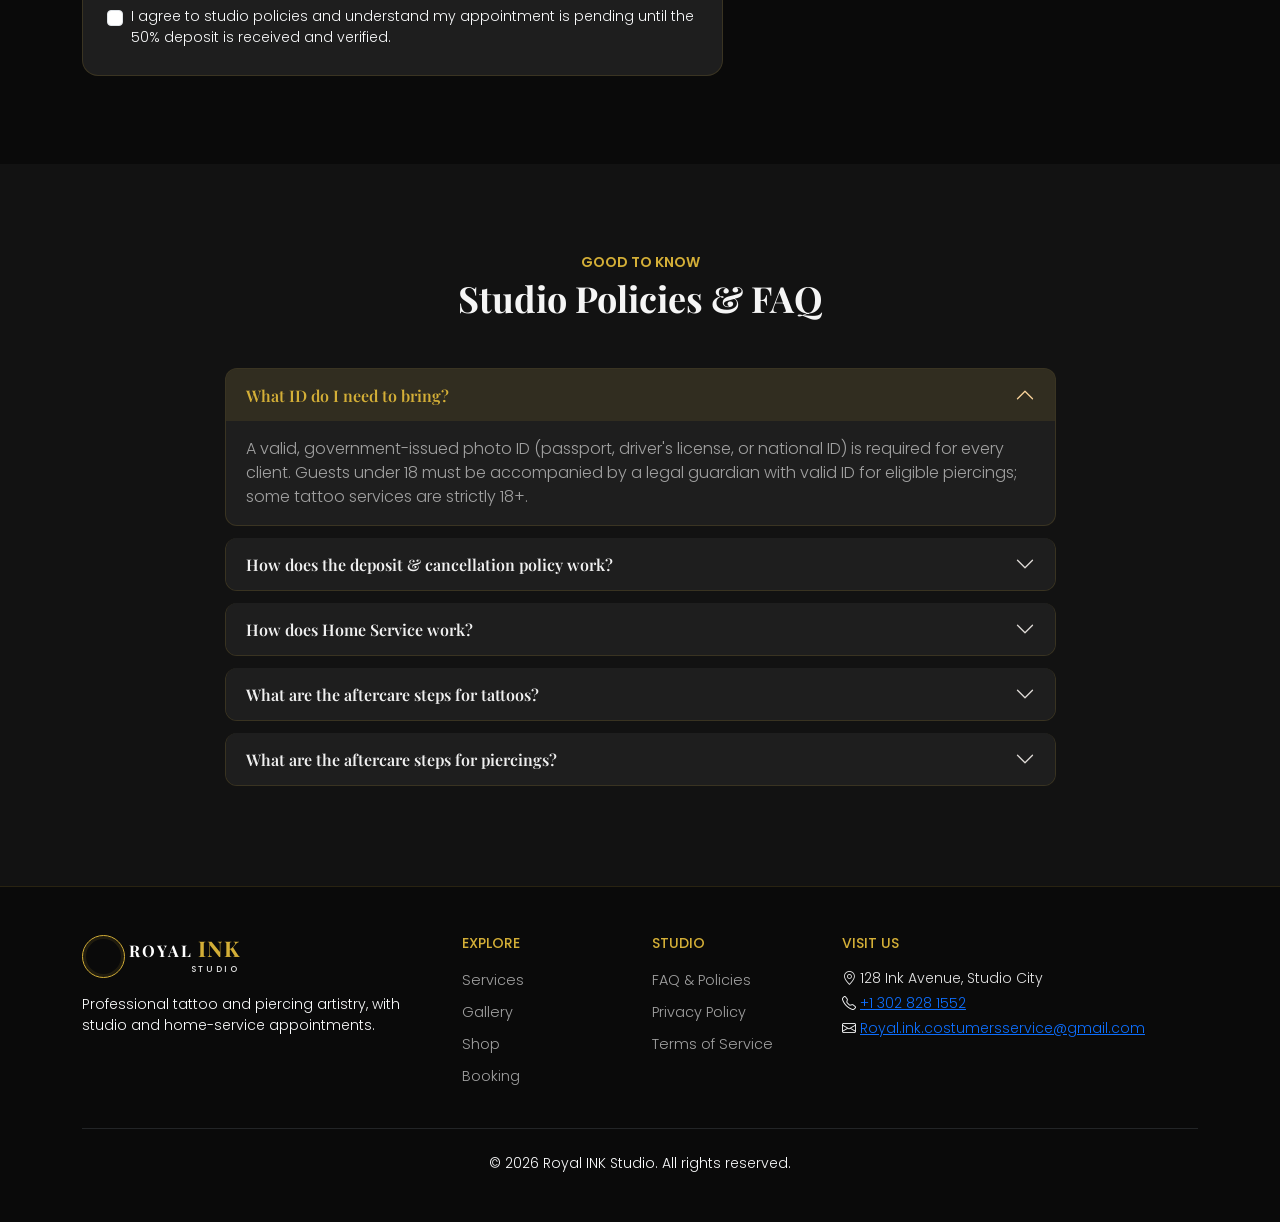
==== commit 8e86f730: "update" ====
--- a/index.html
+++ b/index.html
@@ -376,7 +376,8 @@
                 </div>
                 <div class="col-md-6">
                   <label for="clientPhone" class="form-label">Phone Number</label>
-                  <input type="tel" class="form-control studio-input" id="clientPhone" pattern="^[0-9()+\s-]{7,20}$" placeholder="+1 (555) 123-4567" required>
+                  <input type="tel" class="form-control studio-input" id="clientPhone" pattern="\+?[0-9]{7,15}" placeholder="+13028281552" required>
+                  <div class="form-text text-light">Digits only; include a leading + and country code when needed.</div>
                   <div class="invalid-feedback">Please enter a valid phone number.</div>
                 </div>
                 <div class="col-md-6" id="dobFieldCol">
--- a/style.css
+++ b/style.css
@@ -449,6 +449,20 @@
 .payment-method-choice small { color: #dedede; }
 .btn-check:checked + .payment-method-choice { border-color: var(--accent); background: rgba(212,175,55,0.1); }
 .btn-check:focus-visible + .payment-method-choice { outline: 3px solid rgba(212,175,55,0.45); outline-offset: 2px; }
+.crypto-wallet-panel {
+  display: grid;
+  grid-template-columns: minmax(130px, 190px) minmax(0, 1fr);
+  align-items: center;
+  gap: 1.25rem;
+  padding: 1rem;
+  border: 1px solid var(--border-subtle);
+  border-radius: 0.65rem;
+  background: #111;
+}
+.crypto-qr-wrap { padding: 0.5rem; border-radius: 0.5rem; background: #fff; }
+.crypto-qr-wrap img { display: block; width: 100%; aspect-ratio: 1; object-fit: contain; }
+.crypto-wallet-info { min-width: 0; }
+.crypto-wallet-info .form-control { min-width: 0; font-size: 0.9rem; }
 .bank-details > div {
   display: flex;
   justify-content: space-between;
@@ -482,6 +496,8 @@
 
 @media (max-width: 575.98px) {
   .manual-payment-content { padding: 1.25rem !important; }
+  .crypto-wallet-panel { grid-template-columns: minmax(0, 1fr); }
+  .crypto-qr-wrap { width: min(100%, 220px); margin: 0 auto; }
   .bank-details > div { align-items: flex-start; }
   .bank-details dd { text-align: right; overflow-wrap: anywhere; }
   .payment-summary-row { font-size: 0.9rem; }
